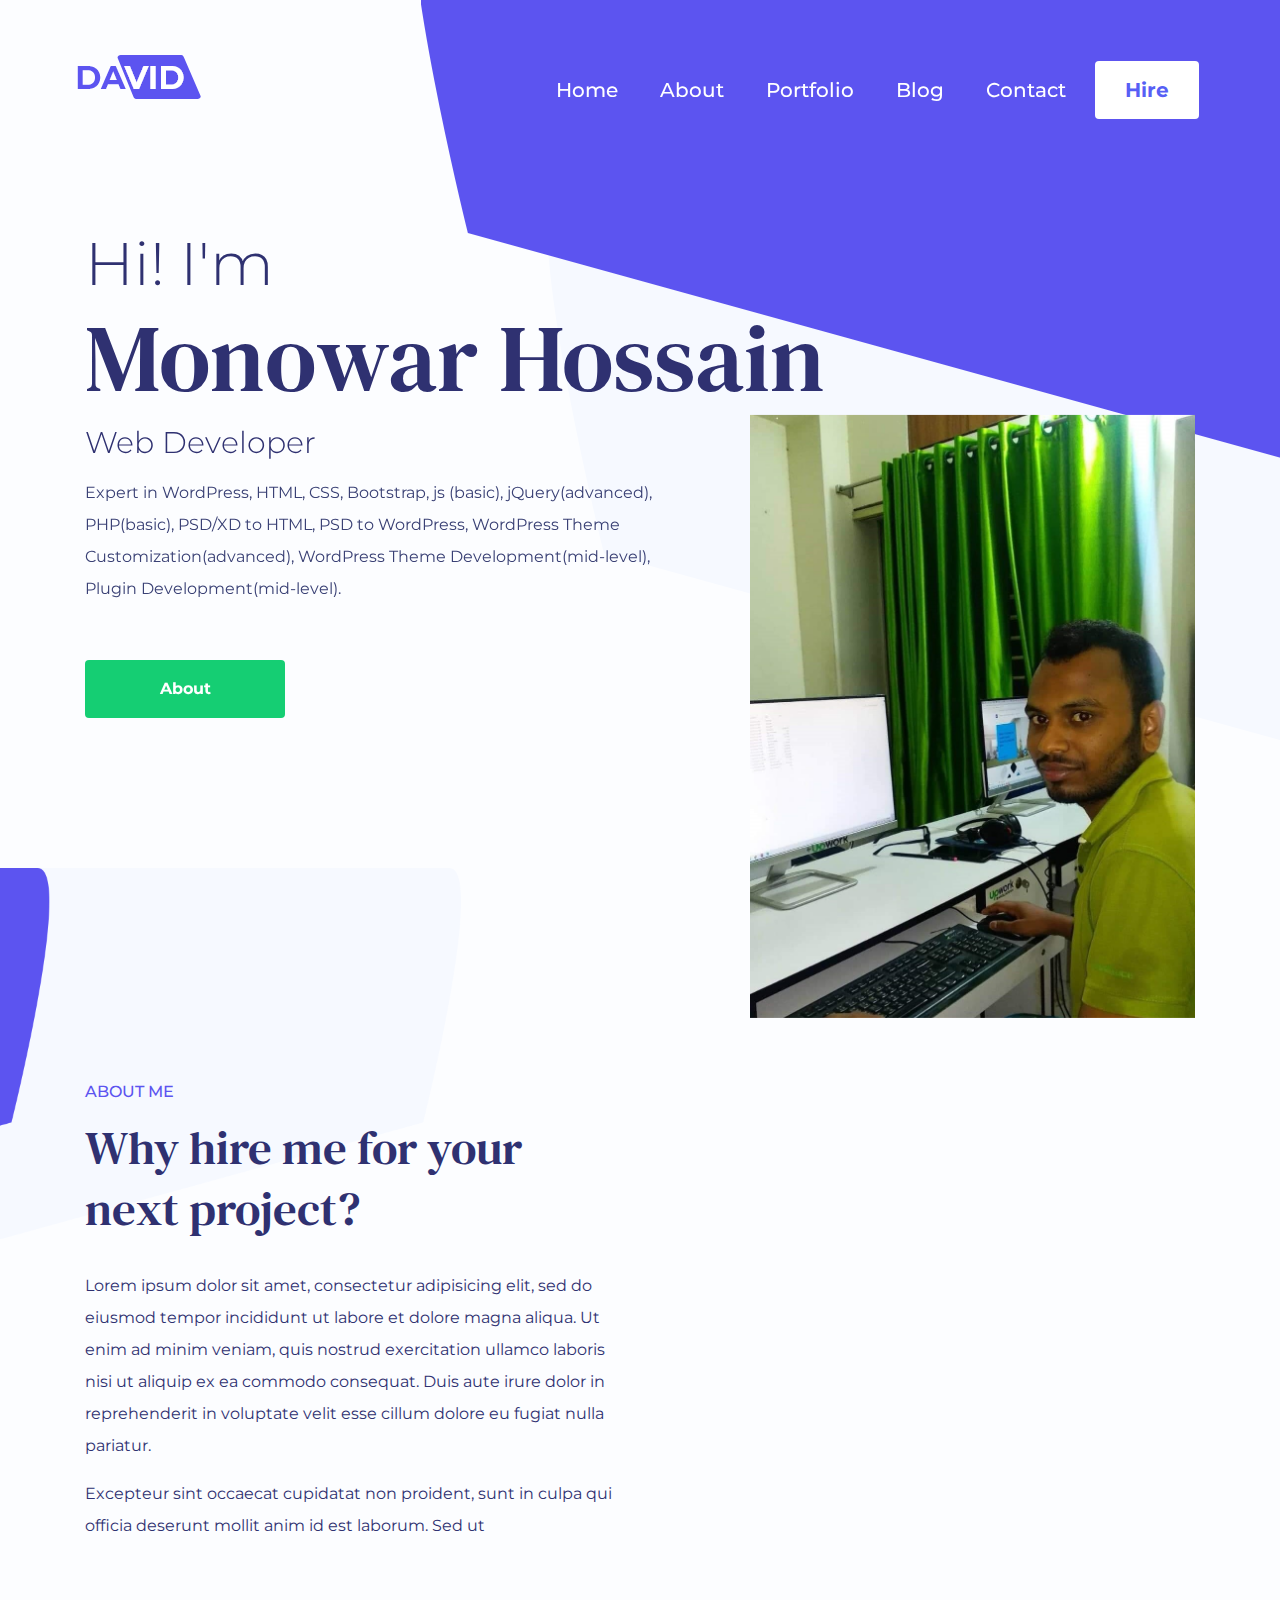
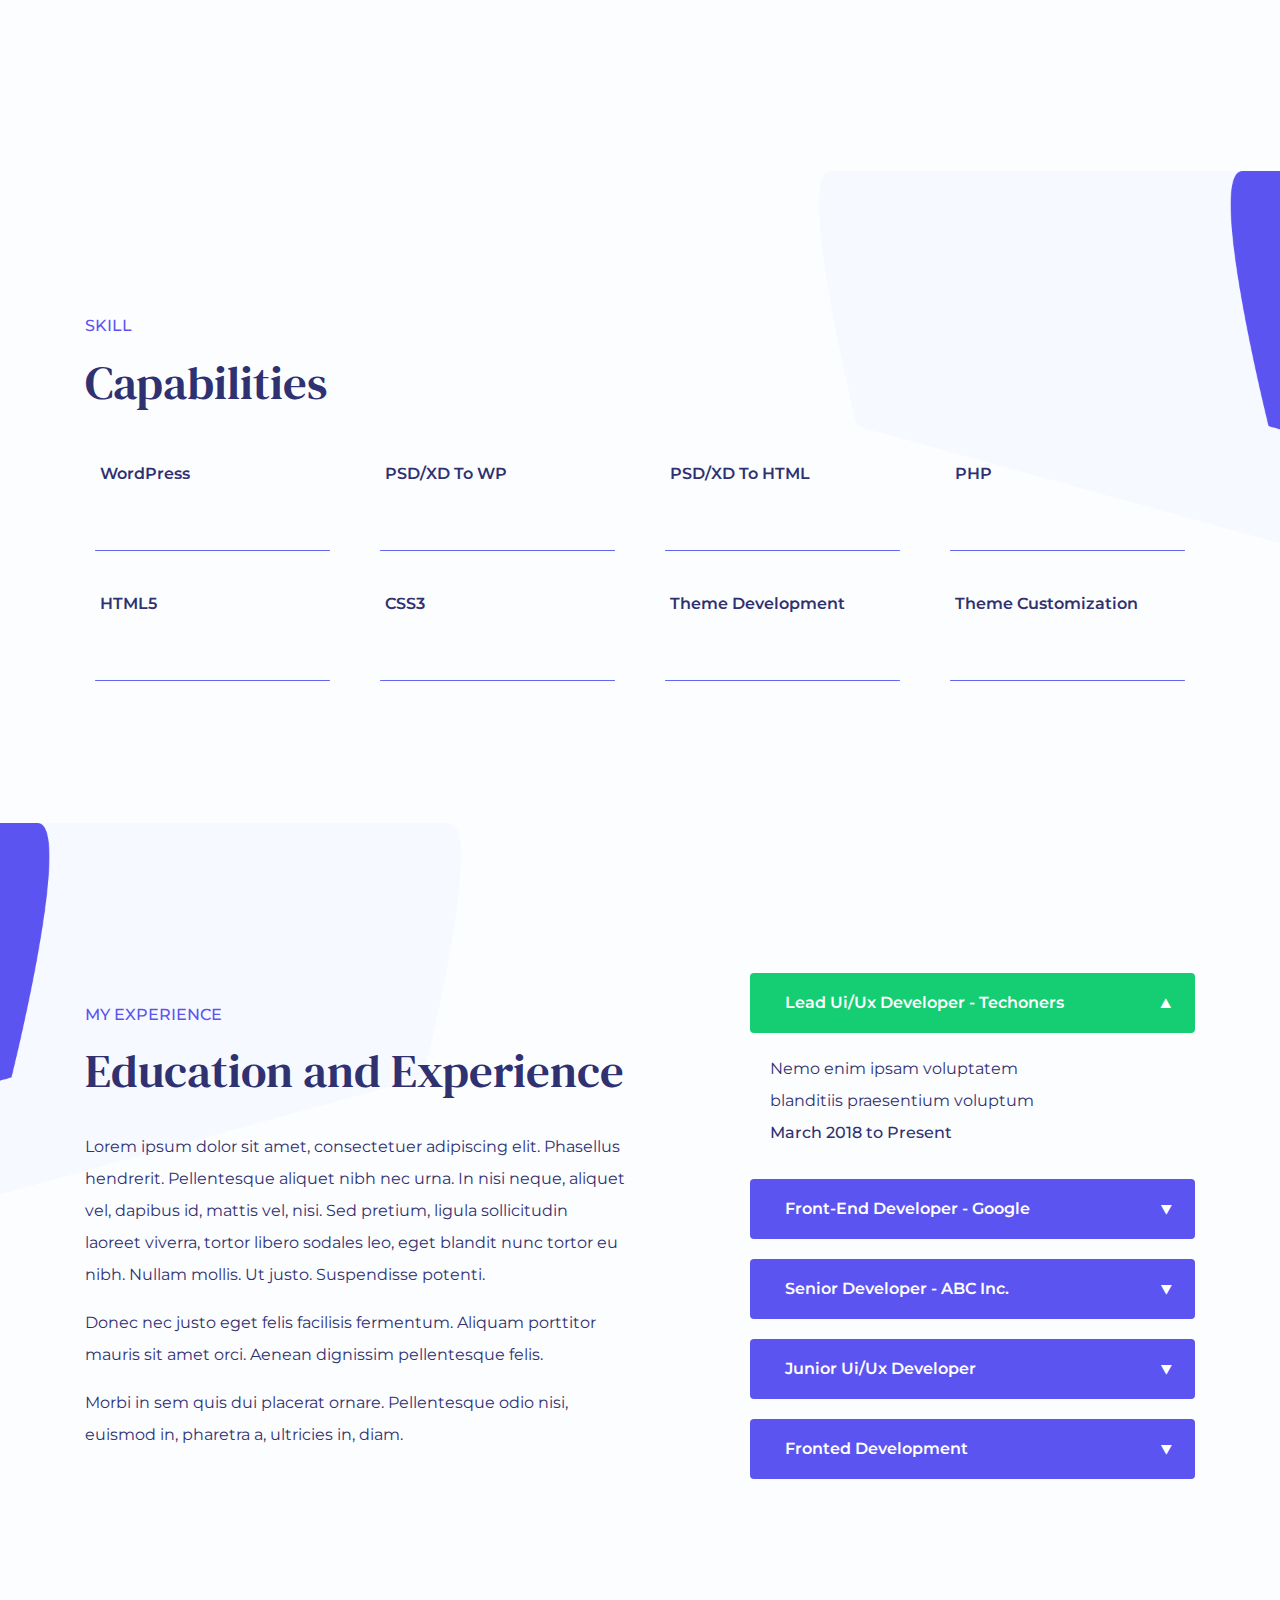
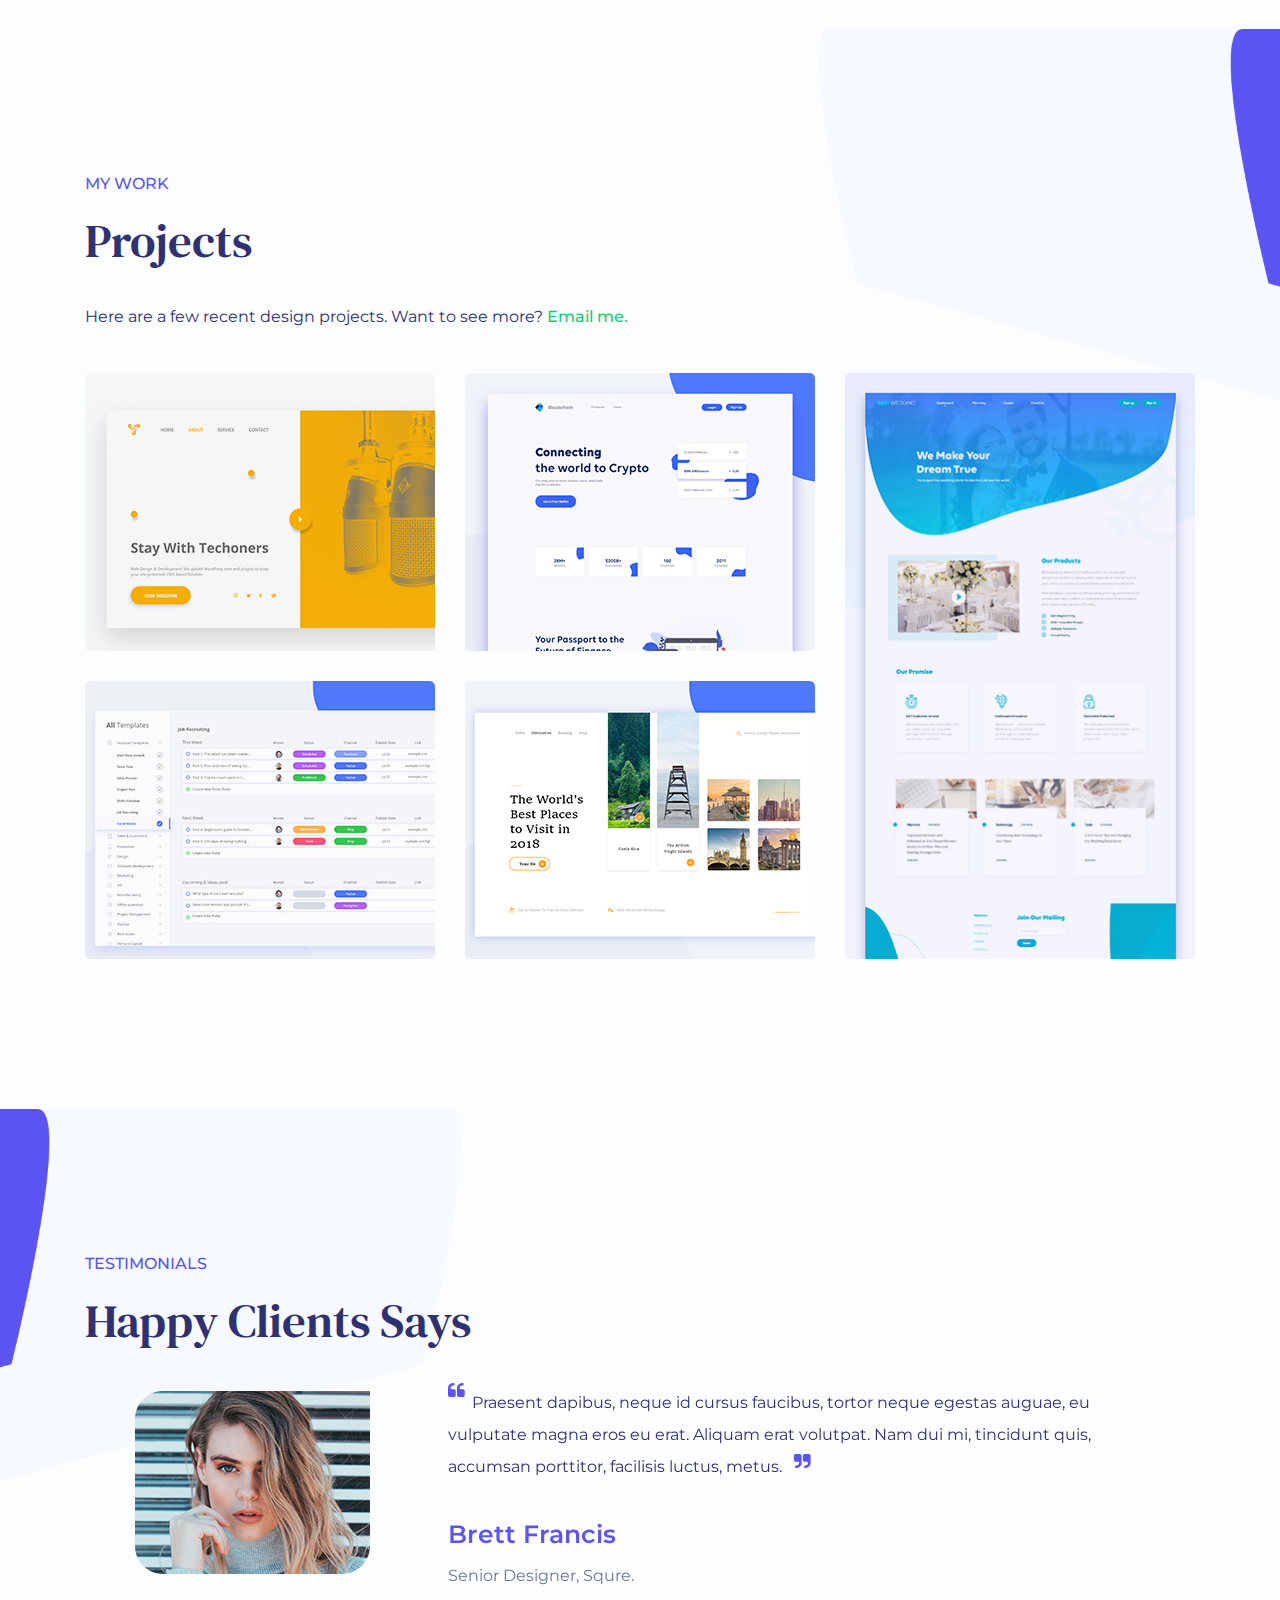
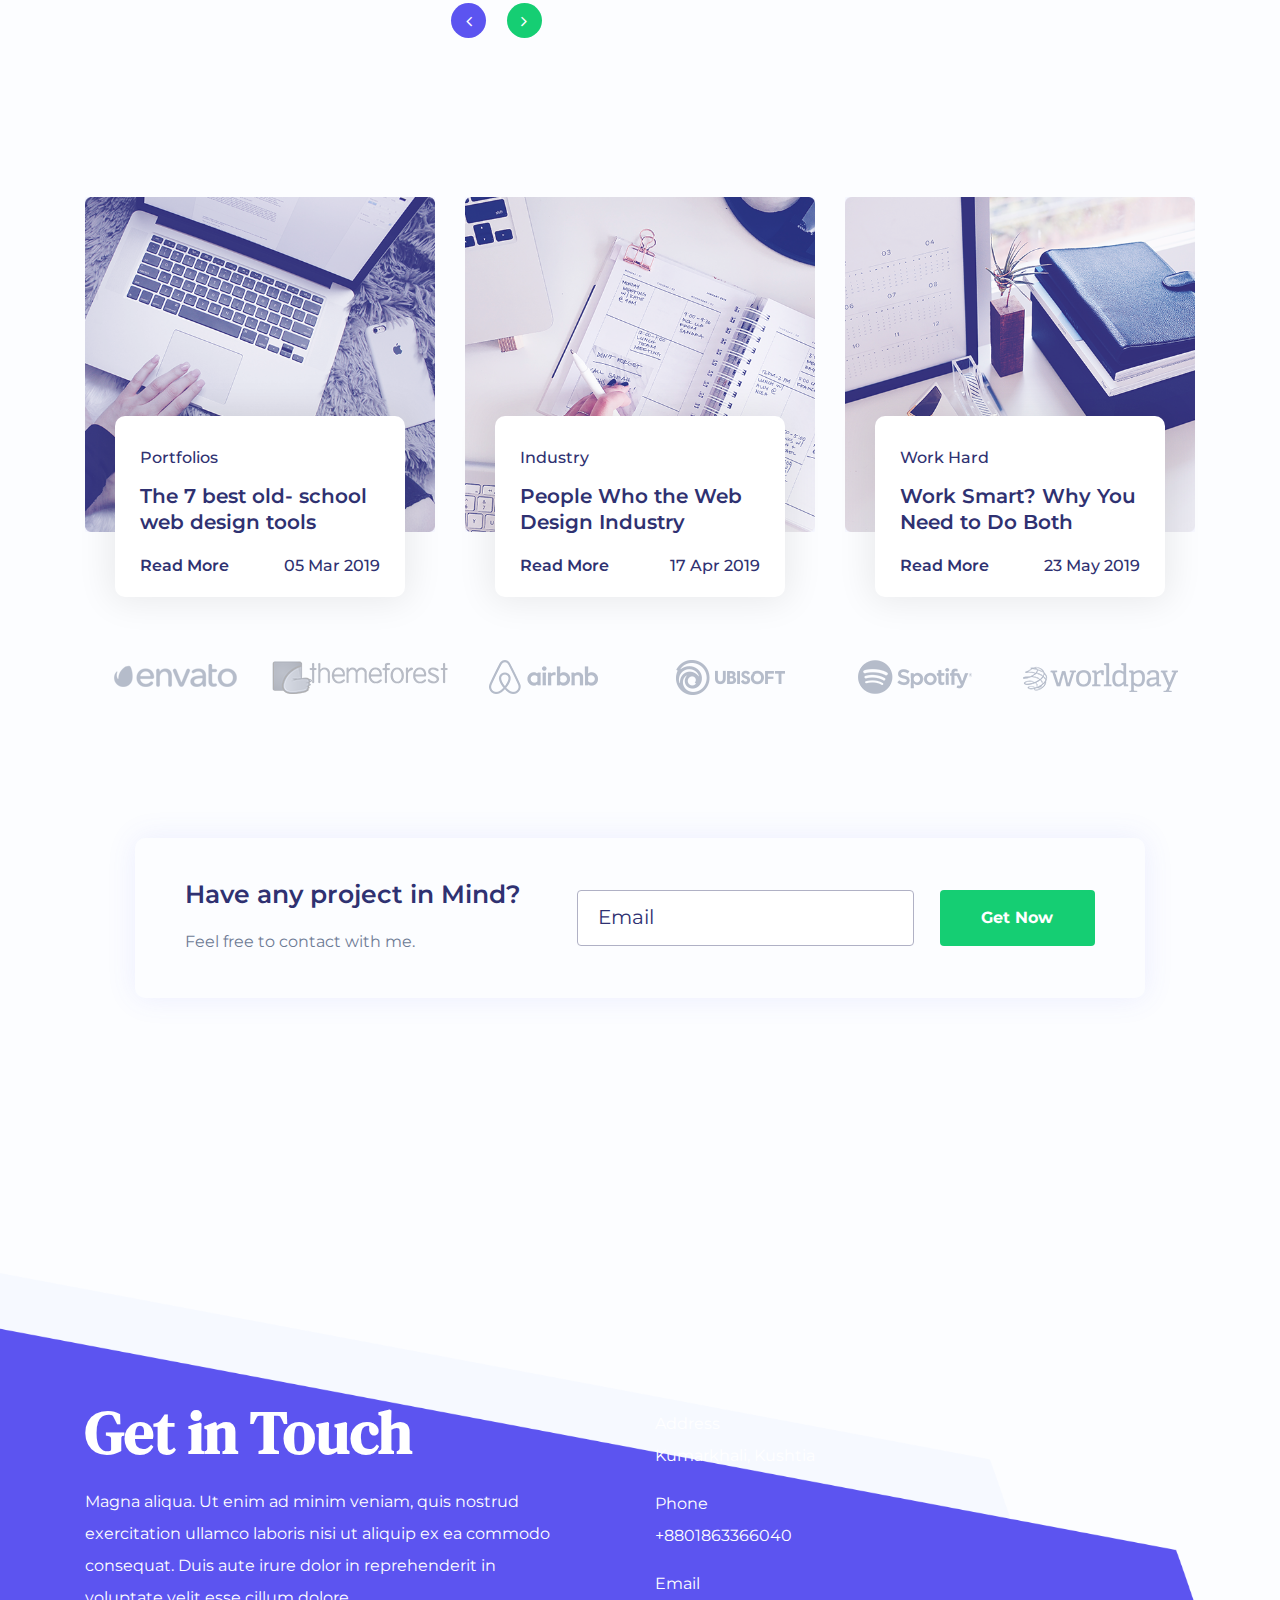
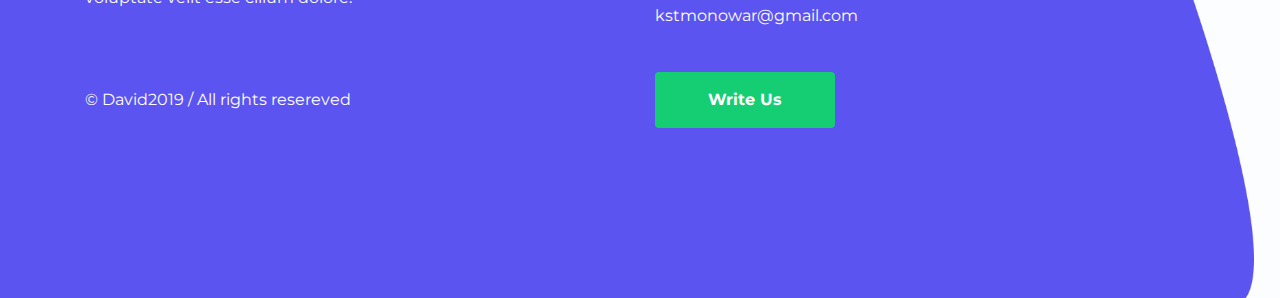
==== index.html @ 1562380a "Upload Portfolio" ====
<!DOCTYPE html>
<html class="no-js" lang="en">

	<head>
		<meta charset="utf-8">
		<title>Monowar || Portfolio HTML Template</title>

		<!-- Responsive Meta -->
		<meta http-equiv="x-ua-compatible" content="ie=edge">
		<meta name="viewport" content="width=device-width, initial-scale=1, shrink-to-fit=no">

		<!--Favicon-->
		<link rel="shortcut icon" href="assets/images/fav.png" type="image/x-icon">
		<link rel="icon" href="assets/images/fav.png" type="image/x-icon">

		<!-- Stylesheets -->
	    <link rel="stylesheet" href="assets/css/font-awesome.min.css">
	    <link rel="stylesheet" href="assets/css/bootstrap.css">
	    <link rel="stylesheet" href="assets/css/slicknav.css">
	    <link rel="stylesheet" href="assets/css/slick.css">
	    <link rel="stylesheet" href="assets/css/aos.min.css">
	    <link rel="stylesheet" href="assets/css/slick-theme.css">
		<link rel="stylesheet" href="assets/css/style.css">
		<link rel="stylesheet" href="assets/css/responsive.css">
		
		
	</head>

	<body>
		
		<!-- Header Section Start -->
		<div class="header_area" id="header_area">
			<div class="for_header_background">
				<img src="assets/images/header_bg_shap.png" alt="header-background">
			</div>
			<div class="header_top_area">
				<div class="container-fluid">
					<div class="row">
						<div class="col-md-3 col-sm-3 col-3">
							<!-- Logo Box -->
							<div class="logo">
								<a href="index.html">
									<img src="assets/images/logo.png" alt="logo-image" />
								</a>
							</div>
						</div>


						<div class="col-md-9 col-sm-9 col-9 text-right align-items-center for_middle">

							<!-- Mobile menu start -->
		                    <div class="responsive-menu-wrap"></div>
		                    <!-- Mobile menu end -->
		                    
							<!-- Main Menu -->
							<div class="menu_area">
								<ul id="main-menu">
									<li><a href="#header_area">Home</a></li>
									<li><a href="#about_area">About</a></li>
									<li><a href="#portfolio_area">Portfolio</a></li>
									<li><a href="#blog">Blog</a>
										<ul>
											<li><a href="blog.html">Blog Masonry</a></li>
											<li><a href="blog-details.html">Blog Details</a></li>
										</ul>
									</li>
									<li><a href="#contact_area">Contact</a></li>
									<li><a href="#" class="hire_link">Hire</a></li>
								</ul>
							</div>
						</div>
					</div>
				</div>
			</div>
		</div>
		<!-- Header Section End -->
	
		<!-- Header Content Start -->
		<section class="hero-section">
			<div class="container">
				<div class="row">
					<div class="col-md-12">
						<div class="hero-content">
							<h2>Hi! I'm</h2>
							<h1>Monowar Hossain</h1>
							<h3>Web Developer</h3>
							<p>Expert in WordPress, HTML, CSS, Bootstrap, js (basic), jQuery(advanced), PHP(basic), PSD/XD to HTML, PSD to WordPress, WordPress Theme Customization(advanced), WordPress Theme Development(mid-level), Plugin Development(mid-level).</p>
							<a href="#" class="btn-bg">About</a>
						</div>
					</div>
				</div>
			</div>
		</section>
		<!-- Header Content End -->


		<!-- About Section Start -->
		<section class="about-section section-padding" id="about_area">
			<div class="for_left_shap">
				<img src="assets/images/left_shap_bg.png" alt="left-shap-background">
			</div>
			<div class="container">
				<div class="row align-items-center">
					<!-- About Left Content -->
					<div class="col-lg-6 col-md-12">
						<div class="about-content">
							<div class="sec-title">
								<h6>About me</h6>
								<h2>Why hire me for your next project?</h2>
							</div>

							<p>Lorem ipsum dolor sit amet, consectetur adipisicing elit, sed do eiusmod tempor incididunt ut labore et dolore magna aliqua. Ut enim ad minim veniam, quis nostrud exercitation ullamco laboris nisi ut aliquip ex ea commodo consequat. Duis aute irure dolor in reprehenderit in voluptate velit esse cillum dolore eu fugiat nulla pariatur.</p>
							<p>Excepteur sint occaecat cupidatat non proident, sunt in culpa qui officia deserunt mollit anim id est laborum. Sed ut </p>

						</div>
					</div>
					<div class="col-lg-1"></div>
					<!-- About Right Image -->
					<div class="col-lg-5 col-md-12">

						<div class="about-image-wrap aos-animate" data-aos="slide-down" data-aos-duration="2500">
						    <img src="assets/images/monowar.jpg" alt="">
						</div>

					</div>
				</div>
			</div>
		</section>
		<!-- About Section End -->
		
		<!-- Capabilitie Section Start -->
		<section class="capabilitie_area section-padding">
			<div class="for_right_shap">
				<img src="assets/images/right_shap_bg.png" alt="right-shap-background">
			</div>
			<div class="container">
				<div class="row">
					<!-- Capabilitie Title -->
					<div class="col-lg-12">
						<div class="sec-title">
							<h6>SKILL</h6>
							<h2>Capabilities</h2>
						</div>
					</div>
				</div>
				<div class="row">
					<div class="col-lg-3 col-sm-6 col-6">
						<!-- skillbar Start -->
						<div class="single_capabilitie">
							<div class="capabilitie-inner">
								<p class="skillbar-title">WordPress</p>
								<div class="skillbar" data-percent="90">
									<span class="skill-bar-percent"></span>
									<div class="skill-bar-wrap"><p class="skillbar-bar"></p></div>
								</div>
							</div>
						</div>
						<!-- skillbar End -->
					</div>
					<div class="col-lg-3 col-sm-6 col-6">
						<!-- skillbar Start -->
						<div class="single_capabilitie">
							<div class="capabilitie-inner">
								<p class="skillbar-title">PSD/XD to WP</p>
								<div class="skillbar" data-percent="80">
									<span class="skill-bar-percent"></span>
									<div class="skill-bar-wrap"><p class="skillbar-bar"></p></div>
								</div>
							</div>
						</div>
						<!-- skillbar End -->
					</div>
					<div class="col-lg-3 col-sm-6 col-6">
						<!-- skillbar Start -->
						<div class="single_capabilitie">
							<div class="capabilitie-inner">
								<p class="skillbar-title">PSD/XD to HTML</p>
								<div class="skillbar" data-percent="95">
									<span class="skill-bar-percent"></span>
									<div class="skill-bar-wrap"><p class="skillbar-bar"></p></div>
								</div>
							</div>
						</div>
						<!-- skillbar End -->
					</div>
					<div class="col-lg-3 col-sm-6 col-6">
						<!-- skillbar Start -->
						<div class="single_capabilitie">
							<div class="capabilitie-inner">
								<p class="skillbar-title">PHP</p>
								<div class="skillbar" data-percent="60">
									<span class="skill-bar-percent"></span>
									<div class="skill-bar-wrap"><p class="skillbar-bar"></p></div>
								</div>
							</div>
						</div>
						<!-- skillbar End -->
					</div>
					<div class="col-lg-3 col-sm-6 col-6">
						<!-- skillbar Start -->
						<div class="single_capabilitie">
							<div class="capabilitie-inner">
								<p class="skillbar-title">HTML5</p>
								<div class="skillbar" data-percent="90">
									<span class="skill-bar-percent"></span>
									<div class="skill-bar-wrap"><p class="skillbar-bar"></p></div>
								</div>
							</div>
						</div>
						<!-- skillbar End -->
					</div>
					<div class="col-lg-3 col-sm-6 col-6">
						<!-- skillbar Start -->
						<div class="single_capabilitie">
							<div class="capabilitie-inner">
								<p class="skillbar-title">CSS3</p>
								<div class="skillbar" data-percent="85">
									<span class="skill-bar-percent"></span>
									<div class="skill-bar-wrap"><p class="skillbar-bar"></p></div>
								</div>
							</div>
						</div>
						<!-- skillbar End -->
					</div>
					<div class="col-lg-3 col-sm-6 col-6">
						<!-- skillbar Start -->
						<div class="single_capabilitie">
							<div class="capabilitie-inner">
								<p class="skillbar-title">Theme Development</p>
								<div class="skillbar" data-percent="75">
									<span class="skill-bar-percent"></span>
									<div class="skill-bar-wrap"><p class="skillbar-bar"></p></div>
								</div>
							</div>
						</div>
						<!-- skillbar End -->
					</div>
					<div class="col-lg-3 col-sm-6 col-6">
						<!-- skillbar Start -->
						<div class="single_capabilitie">
							<div class="capabilitie-inner">
								<p class="skillbar-title">Theme Customization</p>
								<div class="skillbar" data-percent="95">
									<span class="skill-bar-percent"></span>
									<div class="skill-bar-wrap"><p class="skillbar-bar"></p></div>
								</div>
							</div>
						</div>
						<!-- skillbar End -->
					</div>
				</div>
			</div>
		</section>
		<!-- Capabilitie Section End -->

		<!-- Experience Section Start -->
		<section class="experience_sectoin section-padding">
			<div class="for_left_shap">
				<img src="assets/images/left_shap_bg.png" alt="left-shap-background">
			</div>
			<div class="container">
				<div class="row align-items-center">
					<!-- Experience Left Content -->
					<div class="col-lg-6 col-md-12">
						<div class="experience_content">
							<div class="sec-title">
								<h6>MY EXPERIENCE</h6>
								<h2>Education and Experience</h2>
							</div>
							<p>Lorem ipsum dolor sit amet, consectetuer adipiscing elit. Phasellus hendrerit. Pellentesque aliquet nibh nec urna. In nisi neque, aliquet vel, dapibus id, mattis vel, nisi. Sed pretium, ligula sollicitudin laoreet viverra, tortor libero sodales leo, eget blandit nunc tortor eu nibh. Nullam mollis. Ut justo. Suspendisse potenti.</p>
							<p>Donec nec justo eget felis facilisis fermentum. Aliquam porttitor mauris sit amet orci. Aenean dignissim pellentesque felis.</p>
							<p>Morbi in sem quis dui placerat ornare. Pellentesque odio nisi, euismod in, pharetra a, ultricies in, diam. </p>
						</div>
					</div>
					<div class="col-lg-1"></div>
					<!-- Experience Right Accordion -->
					<div class="col-lg-5 col-md-12">
						<div class="accordion_area">
							<div class="accordion" id="accordionExample">
								<!-- Accordion One -->
								<div class="card">
									<div class="card-header" id="headingOne">
										<h2 class="mb-0">
											<button class="btn btn-link" type="button" data-toggle="collapse" data-target="#collapseOne" aria-expanded="true" aria-controls="collapseOne">Lead Ui/Ux Developer - Techoners <i class="fa fa-play" aria-hidden="true"></i></button>
										</h2>
									</div>
									<div id="collapseOne" class="collapse show" aria-labelledby="headingOne" data-parent="#accordionExample">
										<div class="card-body">
											<p>
												Nemo enim ipsam voluptatem <br>
												blanditiis praesentium voluptum<br>								
												<span>March 2018 to Present</span>
											</p>
										</div>
									</div>
								</div>
								<!-- Accordion Two -->
								<div class="card">
									<div class="card-header" id="headingTwo">
										<h2 class="mb-0">
											<button class="btn btn-link collapsed" type="button" data-toggle="collapse" data-target="#collapseTwo" aria-expanded="false" aria-controls="collapseTwo">Front-End Developer - Google <i class="fa fa-play" aria-hidden="true"></i></button>
										</h2>
									</div>
									<div id="collapseTwo" class="collapse" aria-labelledby="headingTwo" data-parent="#accordionExample">
										<div class="card-body">
											<p>
												Nemo enim ipsam voluptatem <br>
												blanditiis praesentium voluptum<br>								
												<span>October 2017 to February 2018</span>
											</p>
										</div>
									</div>
								</div>
								<!-- Accordion Three -->
								<div class="card">
									<div class="card-header" id="headingThree">
										<h2 class="mb-0">
											<button class="btn btn-link collapsed" type="button" data-toggle="collapse" data-target="#collapseThree" aria-expanded="false" aria-controls="collapseThree">Senior Developer - ABC Inc. <i class="fa fa-play" aria-hidden="true"></i></button>
										</h2>
									</div>
									<div id="collapseThree" class="collapse" aria-labelledby="headingThree" data-parent="#accordionExample">
										<div class="card-body">
											 <p>
												Nemo enim ipsam voluptatem <br>
												blanditiis praesentium voluptum<br>								
												<span>February 2014 to September 2017</span>
											</p>
										</div>
									</div>
								</div>
								<!-- Accordion Four -->
								<div class="card">
									<div class="card-header" id="headingFour">
										<h2 class="mb-0">
											<button class="btn btn-link collapsed" type="button" data-toggle="collapse" data-target="#collapseFour" aria-expanded="false" aria-controls="collapseFour">Junior Ui/Ux Developer<i class="fa fa-play" aria-hidden="true"></i></button>
										</h2>
									</div>
									<div id="collapseFour" class="collapse" aria-labelledby="headingFour" data-parent="#accordionExample">
										<div class="card-body">
											<p>
												Nemo enim ipsam voluptatem <br>
												blanditiis praesentium voluptum<br>								
												<span>April 2013 to January 2014</span>
											</p>
										</div>
									</div>
								</div>
								<!-- Accordion Five -->
								<div class="card">
									<div class="card-header" id="headingFive">
										<h2 class="mb-0">
											<button class="btn btn-link collapsed" type="button" data-toggle="collapse" data-target="#collapseFive" aria-expanded="false" aria-controls="collapseFive">Fronted Development<i class="fa fa-play" aria-hidden="true"></i></button>
										</h2>
									</div>
									<div id="collapseFive" class="collapse" aria-labelledby="headingFive" data-parent="#accordionExample">
										<div class="card-body">
											<p>
												Nemo enim ipsam voluptatem <br>
												blanditiis praesentium voluptum<br>								
												<span>January 2011 to March 2013</span>
											</p>
										</div>
									</div>
								</div>
							</div>
						</div>
					</div>
				</div>
			</div>
		</section>
		<!-- Experience Section End -->

		<!-- Portfolio Section Start -->
		<section class="portfolio_section" id="portfolio_area">
			<div class="for_right_shap">
				<img src="assets/images/right_shap_bg.png" alt="right-shap-background">
			</div>
			<div class="container">
				<div class="row">
					<div class="col-md-12">

						<div class="sec-title">
							<h6>MY WORK</h6>
							<h2>Projects</h2>
						</div>
						<!-- Portfolio Content -->
						<div class="portfolio_content">
							<p>Here are a few recent design projects. Want to see more? <a href="mailto:muzahidnrl@gmail.com">Email me.</a></p>
						</div>

					</div>
				</div>
				<!-- Portfolio List Start -->
				<div class="row portfolio_list">
					<!-- Portfolio Item One -->
					<div class="col-md-4 col-sm-6 portfolio_item">
						<div class="single-portfolio">
							<img src="assets/images/portfolio/portfolio-1.jpg" alt="Portfolio-image">
							<a href="case-study.html">
								<div class="portfolio_hover_content">
									<span>Case Study</span>
								</div>
							</a>
						</div>
					</div>
					<!-- Portfolio Item Two -->
					<div class="col-md-4 col-sm-6 portfolio_item">
						<div class="single-portfolio">
							<img src="assets/images/portfolio/portfolio-2.jpg" alt="Portfolio-image">
							<a href="case-study.html">
								<div class="portfolio_hover_content">
									<span>Case Study</span>
								</div>
							</a>
						</div>
					</div>
					<!-- Portfolio Item Three -->
					<div class="col-md-4 col-sm-6 portfolio_item">
						<div class="single-portfolio">
							<img src="assets/images/portfolio/portfolio-5.jpg" alt="Portfolio-image">
							<a href="case-study.html">
								<div class="portfolio_hover_content">
									<span>Case Study</span>
								</div>
							</a>
						</div>
					</div>
					<!-- Portfolio Item Four -->
					<div class="col-md-4 col-sm-6 portfolio_item">
						<div class="single-portfolio">
							<img src="assets/images/portfolio/portfolio-3.jpg" alt="Portfolio-image">
							<a href="case-study.html">
								<div class="portfolio_hover_content">
									<span>Case Study</span>
								</div>
							</a>
						</div>
					</div>
					<!-- Portfolio Item Five -->
					<div class="col-md-4 col-sm-6 portfolio_item">
						<div class="single-portfolio">
							<img src="assets/images/portfolio/portfolio-4.jpg" alt="Portfolio-image">
							<a href="case-study.html">
								<div class="portfolio_hover_content">
									<span>Case Study</span>
								</div>
							</a>
						</div>
					</div>
				</div>
				<!-- Portfolio List End -->
			</div>
		</section>
		<!-- Portfolio Section End -->

		<!-- Testimonial Section Start -->
		<section class="testimonial_section section-padding">
			<div class="for_left_shap">
				<img src="assets/images/left_shap_bg.png" alt="left-shap-background">
			</div>
			<div class="container">
				<div class="row">
					<div class="col-md-12">
						<div class="sec-title">
							<h6>TESTIMONIALS</h6>
							<h2>Happy Clients Says</h2>
						</div>
					</div>
				</div>
				<!-- Testimonial List Start -->
				<div class="testimonial_list">
					<!-- Single Testimonial -->
					<div class="single_testimonial">
						<div class="testimonial_img">
							<img src="assets/images/testimonial/testimonial-author-1.png" alt="testimonial-image" />
						</div>
						<div class="author_comment">
							<p><i class="fa fa-quote-left" aria-hidden="true"></i>&nbsp;&nbsp;&nbsp;&nbsp;&nbsp;&nbsp;Praesent dapibus, neque id cursus faucibus, tortor neque egestas auguae, eu vulputate magna eros eu erat. Aliquam erat volutpat. Nam dui mi, tincidunt quis, accumsan porttitor, facilisis luctus, metus.&nbsp;&nbsp;&nbsp;<i class="fa fa-quote-right" aria-hidden="true"></i></p>
							<h4>Brett Francis</h4>
							<h6>Senior Designer, Squre.</h6>
						</div>
					</div>
					<!-- Single Testimonial -->
					<div class="single_testimonial">
						<div class="testimonial_img">
							<img src="assets/images/testimonial/testimonial-author-2.png" alt="testimonial-image" />
						</div>
						<div class="author_comment">
							<p><i class="fa fa-quote-left" aria-hidden="true"></i>&nbsp;&nbsp;&nbsp;&nbsp;&nbsp;&nbsp;Morbi in sem quis dui placerat ornare. Pellentesque odio nisi, euismod in, pharetra a, ultricies in, diam. Sed arcu. Cras consequat.&nbsp;&nbsp;&nbsp;<i class="fa fa-quote-right" aria-hidden="true"></i></p>
							<h4>Shirley Ragsdale</h4>
							<h6>Senior Developer, Envato.</h6>
						</div>
					</div>
					<!-- Single Testimonial -->
					<div class="single_testimonial">
						<div class="testimonial_img">
							<img src="assets/images/testimonial/testimonial-author-3.png" alt="testimonial-image" />
						</div>
						<div class="author_comment">
							<p><i class="fa fa-quote-left" aria-hidden="true"></i>&nbsp;&nbsp;&nbsp;&nbsp;&nbsp;&nbsp;Morbi in sem quis dui placerat ornare. Pellentesque odio nisi, euismod in, pharetra a, ultricies in, diam. Sed arcu. Cras consequat.&nbsp;&nbsp;&nbsp;<i class="fa fa-quote-right" aria-hidden="true"></i></p>
							<h4>Gordon</h4>
							<h6>Creative Lead, Good Kind</h6>
						</div>
					</div>
				</div>
				<!-- Testimonial List End -->
			</div>
		</section>
		<!-- Testimonial Section End -->


	
		<!-- Blog Section Start -->
		<section class="blog-section" id="blog">
			<div class="container">
				<div class="blog_content_inner">
					<div class="row blog_list">
						<div class="col-lg-4 col-md-6 blog_item">
							<div class="single_blog">
								<img src="assets/images/blog/blog-image2.png" alt="">
								<div class="single_blog_content">
									<h6>Portfolios</h6>
									<h4 class="blog-title"><a href="blog-details.html">The 7 best old- school web design tools</a></h4>
									<div class="single-blog-bottom">
										<a href="blog-details.html">Read More</a>
										<span class="date">05 Mar 2019</span>
									</div>
								</div>
							</div>
						</div>
						<div class="col-lg-4 col-md-6 blog_item">
							<div class="single_blog">
								<img src="assets/images/blog/blog-image3.png" alt="">
								<div class="single_blog_content">
									<h6>Industry</h6>
									<h4 class="blog-title"><a href="blog-details.html">People Who the Web Design Industry</a></h4>
									<div class="single-blog-bottom">
										<a href="blog-details.html">Read More</a>
										<span class="date">17 Apr 2019</span>
									</div>
								</div>
							</div>
						</div>
						<div class="col-lg-4 col-md-6 blog_item">
							<div class="single_blog">
								<img src="assets/images/blog/blog-image4.png" alt="">
								<div class="single_blog_content">
									<h6>Work Hard</h6>
									<h4 class="blog-title"><a href="blog-details.html">Work Smart? Why You Need to Do Both</a></h4>
									<div class="single-blog-bottom">
										<a href="blog-details.html">Read More</a>
										<span class="date">23 May 2019</span>
									</div>
								</div>
							</div>
						</div>

					</div>
						
					
				</div>
			</div>
		</section>
		<!-- Blog Section End -->



		<!-- Client Section Start -->
		<div class="client_section">
			<div class="container">
				<!-- Client List Start -->
				<div class="client_list">
					<!-- Single Client -->
					<div class="single_client">
						<img src="assets/images/client/client-1.png" alt="Client-One">
					</div>
					<!-- Single Client -->
					<div class="single_client">
						<img src="assets/images/client/client-2.png" alt="Client-Two">
					</div>
					<!-- Single Client -->
					<div class="single_client">
						<img src="assets/images/client/client-3.png" alt="Client-Three">
					</div>
					<!-- Single Client -->
					<div class="single_client">
						<img src="assets/images/client/client-4.png" alt="Client-Four">
					</div>
					<!-- Single Client -->
					<div class="single_client">
						<img src="assets/images/client/client-5.png" alt="Client-Five">
					</div>
					<!-- Single Client -->
					<div class="single_client">
						<img src="assets/images/client/client-6.png" alt="Client-Six">
					</div>
					<!-- Single Client -->
					<div class="single_client">
						<img src="assets/images/client/client-1.png" alt="Client-One">
					</div>
					<!-- Single Client -->
					<div class="single_client">
						<img src="assets/images/client/client-2.png" alt="Client-Two">
					</div>
					<!-- Single Client -->
					<div class="single_client">
						<img src="assets/images/client/client-3.png" alt="Client-Three">
					</div>
					<!-- Single Client -->
					<div class="single_client">
						<img src="assets/images/client/client-4.png" alt="Client-Four">
					</div>
					<!-- Single Client -->
					<div class="single_client">
						<img src="assets/images/client/client-5.png" alt="Client-Five">
					</div>
					<!-- Single Client -->
					<div class="single_client">
						<img src="assets/images/client/client-6.png" alt="Client-Six">
					</div>
				</div>
				<!-- Client List End -->
			</div>
		</div>
		<!-- Client Section End -->

		<!-- Contact Section Start -->
		<section class="contact_section">
			<div class="container">
				<div class="contact_inner">
					<div class="row align-items-center">
						<div class="col-lg-5 col-md-12">
							<div class="contact_left">
								<h4>Have any project in Mind?</h4>
								<p>Feel free to contact with me.</p>
							</div>
						</div>
						<div class="col-lg-7 col-md-12">
							<div class="contact_right">
								<form action="#" class="contact_form">
		                            <input type="email" placeholder="Email" class="form-control" required>
		                            <button type="submit" class="btn contact_btn">Get Now</button>
		                        </form>
							</div>
						</div>
					</div>
				</div>
			</div>
		</section>
		<!-- Contact Section End -->

		<!-- Footer Section Start -->
		<footer class="footer_section" id="contact_area">
			<div class="for_footer_background">
				<img src="assets/images/footer_bg_shap.png" alt="header-background">
			</div>
			<div class="container">
				<div class="footer_inner">
					<div class="row">
						<div class="col-lg-6 col-md-12">
							<div class="footer_left_site">
								<h2 class="footer_title">Get in Touch</h2>
								<p>Magna aliqua. Ut enim ad minim veniam, quis nostrud exercitation ullamco laboris nisi ut aliquip ex ea commodo consequat. Duis aute irure dolor in reprehenderit in voluptate velit esse cillum dolore.</p>
								<span>&copy; David2019 / All rights resereved</span>

							</div>
						</div>
						<div class="col-lg-6 col-md-12">
							<div class="footer_right_site">
								<p>Address<br>Kumarkhali, Kushtia</p>
								<p>Phone<br><a href="#">+8801863366040</a></p>
								<p>Email<br><a href="mailto:David@info.com">kstmonowar@gmail.com</a></p>
								<button class="btn write_us_btn">Write Us</button>
							</div>
						</div>
					</div>
					<div class="write_us_form">
						<form action="#">
							<div class="form_close"><i class="fa fa-close"></i></div>
	                        <input type="text" name="name" id="name" placeholder="Name" required>
	                        <input type="email" id="email" name="email" placeholder="E-mail" required>
	                        <textarea name="comment" placeholder="Message" required></textarea>
	                    	<button type="submit" class="btn write_us_send_btn">Send</button>
						</form>
					</div>
				</div>
			</div>
		</footer>
		<!-- Footer Section End -->


		
		
        <!-- All Plugins -->
		<!-- jQuery js -->
		<script src="assets/js/vendor/jquery-1.12.4.min.js"></script>
        <!-- Bootstrap JS -->
		<script src="assets/js/bootstrap.min.js"></script>
        <!-- SlickNav JS -->
		<script src="assets/js/jquery.slicknav.min.js"></script>
        <!-- jQuery One Page Nav JS -->
		<script src="assets/js/jquery-one-page-nav.js"></script>
        <!-- jQuery Skill Bar JS -->
		<script src="assets/js/skill.bars.jquery.js"></script>
        <!-- Isotope JS -->
		<script src="assets/js/isotope.pkgd.min.js"></script>
        <!-- Slick JS -->
		<script src="assets/js/slick.min.js"></script>
        <!-- Aos Animation JS -->
		<script src="assets/js/aos.min.js"></script>
        <!-- LucidScroll Scrolling JS -->
		<script src="assets/js/lucid.js"></script>
		<!-- Main JS -->
		<script src="assets/js/main.js"></script>


	</body>

</html>
---- assets/css/style.css ----
/*========== Css For David ==========*/

/*========== TABLE OF CONTENTS ============
1. Import CSS
2. Typography Settings
3. Basic CSS
4. Font-face
5. Header Section
6. About Section
7. Capabilitie Section
8. Experience Section
9. Portfolio Section
10. Testimonial Section

==================================================*/

@import url('https://fonts.googleapis.com/css?family=DM+Serif+Text:400,400i|Montserrat:300,400,400i,500,600,700&display=swap');

body {
    color: #2f3171;
    font-weight: 400;
    background: #fcfdff;
    font-size: 16px;
    line-height: 2;
    font-family: 'Montserrat', sans-serif;
}

* {
  margin: 0px;
  padding: 0px;
  border: none;
  outline: none;
}

h1,
h2,
h3,
h4,
h5,
h6 {
    font-family: 'Montserrat', sans-serif;
    font-weight: 600;
    margin: 0px;
    font-style: normal;
    color: #2f3171;
    line-height: 1.3;
}

h1 a,
h2 a,
h3 a,
h4 a,
h5 a,
h6 a {
    color: #2f3171;
}

h1 {
  font-size: 45px;
  font-weight: 800;
}
h2 {
  font-size: 35px;
  font-weight: 700;
}
h3 {
  font-size: 30px;
  font-weight: 700;
  margin-bottom: 15px;
}
h4 {
  font-size: 25px;
}
h5 {
  font-size: 20px
}
h6 {
  font-size: 16px;
}


/* ======================================= 
    Basic CSS Start
   ======================================= */
ul {
  margin: 0;
  padding: 0;
}
li {
  list-style: none;
}
a:focus {
  outline: 0 solid;
}
a, a:hover {
  text-decoration: none;
  -webkit-transition: all ease 0.6s;
  transition: all ease 0.6s;
}
img {
  max-width: 100%;
  height: auto;
}
input:focus, button:focus {
  outline: 0;
  box-shadow: none;
}

html, body {
  height: 100%;
}

::-moz-selection {
  background: #575ff5;
  color: #fff;
}
::selection {
  background: #575ff5;
  color: #fff;
}
.slicknav_menu {
  display: none;
}
.section-padding {
  padding: 150px 0;
}
.header-bottom-space {
    height: 285px;
}
.header-bottom-space-two{
  height: 450px;
}


.sec-title {
    margin-bottom: 30px;
}
.sec-title h2 {
  font-size: 47px;
  font-family: 'DM Serif Text', serif;
  font-weight: 400;
}

.sec-title h6 {
    margin-bottom: 15px;
    text-transform: uppercase;
    font-weight: 500;
    color: #5c54f0;
}

.btn-bg {
    color: #fff;
    background-color: #15ce73;
    font-weight: 700;
    border-radius: 4px;
    text-align: center;
    padding: 13px 15px;
    min-width: 200px;
    display: inline-block;
    transform: perspective(1px) translateZ(0);
}
.btn-bg:hover {
  color: #fff;
  transform: translateY(-8px);
  box-shadow: 0px 10px 30px 0px rgba(87, 95, 245, .15);
}

/* ======================================= 
    Basic CSS End
   ======================================= */



/* ======================================= 
    Header Section CSS Start
   ======================================= */
.logo a {
    display: inline-block;
}
.fixed-menu .logo a {
    margin-top: 10px;
}
.header_area {
  position: relative;
}
.for_header_background {
  position: absolute;
  top: 0;
  right: 0;
}
.header_top_area {
  padding: 55px 60px;
  position: fixed;
  transition: 0.65s;
  top: 0;
  left: 0;
  width: 100%;
  z-index: 99;
}
.fixed-menu {
  background: #fcfdff;
  padding: 15px 60px;
  box-shadow: 0px 0px 30px 0px rgba(87, 95, 245, .10);
}
.for_middle {
  display: flex;
}
.menu_area {
  width: 100%;
}
.menu_area ul {
  margin: 0;
  padding: 0;
  display: block;
}
.menu_area ul li {
    position: relative;
    list-style: none;
    display: inline-block;
    padding: 15px 6px;
}
.menu_area ul li a {
  color: #fff;
  font-size: 20px;
  font-weight: 500;
  padding: 10px 13px;
  border-radius: 3px;
  position: relative;
}
.menu_area ul li ul {
    visibility: hidden;
    position: absolute;
    background: #FCFDFF;
    text-align: left;
    width: 230px;
    opacity: 0;
    top: 75px;
    padding: 10px 0;
    left: 0;
    box-shadow: 0px 0px 30px 0px rgba(87, 95, 245, .10);
    transition: all 0.3s ease 0s;
    border-radius: 5px;
}
.menu_area ul li:hover ul {
    visibility: visible;
    opacity: 1;
    top: 82px;
}
.menu_area ul li ul li {
  padding: 0;
  display: block;
}
.menu_area ul li ul li a {
    color: #2f3171;
    display: block;
    padding: 10px;
    font-weight: 500;
    font-size: 16px;
    padding-left: 25px;
}
.menu_area ul li ul li a:hover {
    color: #5c54f0;
}
.menu_area ul li ul li a:before, .menu_area ul li ul li a:after, .fixed-menu ul li.active ul li a:before, .fixed-menu  ul li.active ul li a:after  {
  height: 0;
}
.fixed-menu .menu_area ul li a {
  color: #5c54f0;
}
.fixed-menu .menu_area ul li ul a {
  color: #868692;
}
.menu_area ul li a:before, .menu_area ul li.active a:before {
    position: absolute;
    content: '';
    bottom: 0;
    left: 44%;
    width: 0;
    height: 3px;
    background: #fff;
    border-radius: 10px;
    transform: translate(-50%);
    transition: all ease .4s;
}
.fixed-menu ul li a:before, .fixed-menu ul li.active a:before {
  background: #5c54f0;
}
.menu_area ul li a:hover:before, .menu_area ul li.active a:before {
  width: 29%;
}
.menu_area ul li a:after, .menu_area ul li.active a:after {
    position: absolute;
    content: '';
    bottom: 0;
    right: 35%;
    width: 0;
    height: 3px;
    background: #fff;
    border-radius: 10px;
    transform: translate(50%);
    transition: all ease .4s;
}
.fixed-menu  ul li a:after, .fixed-menu  ul li.active a:after {
  background: #5c54f0;
}
.menu_area ul li a:hover:after, .menu_area ul li.active a:after {
  width: 7%;
}
.hire_link {
  background: #fff;
  color: #575ff5 !important;
  font-weight: 700 !important;
  padding: 17px 30px !important;
  border-radius: 4px !important;
}
.fixed-menu .hire_link {
  background: #575ff5;
  color: #fff !important;
}


/* hero-section */

.hero-section {
    padding: 225px 0 150px;
}
.hero-content {
  position: relative;
  z-index: 1;
}
.hero-content h1 {
    font-family: 'DM Serif Text', serif;
    color: #2f3171;
    font-size: 95px;
    margin: 5px 0 15px;
    font-weight: 400;
    line-height: 100px;
}
.hero-content h2 {
    color: #2f3171;
    font-size: 60px;
    font-weight: 300;
    margin-bottom: 0;
}
.hero-content h3 {
    color: #2f3171;
    font-weight: 300;
}
.hero-content p {
    margin-bottom: 55px;
    color: #3a4175;
    max-width: 600px;
}


/* ======================================= 
    Header Section CSS End
   ======================================= */


/* ======================================= 
    About Section CSS Start
   ======================================= */
.about-section {
    position: relative;
    padding: 150px 0 150px;
}
.about-image-wrap {
    text-align: center;
}
.for_left_shap {
  position: absolute;
  width: 36%;
  left: 0;
  top: 0;
}


/* ======================================= 
    About Section CSS End
   ======================================= */


/* ======================================= 
    Capabilitie Section CSS Start
   ======================================= */
.capabilitie_area {
    position: relative;
    padding: 145px 0 120px;
}
.for_right_shap {
  position: absolute;
  width: 36%;
  right: 0;
  top: 0;
}
.section_title {
  margin-bottom: 40px;
  color: #2f3171;
  font-size: 60px;
}
.capabilitie_area .col-lg-2 {
    padding-left: 10px;
    padding-right: 10px;
}
.single_capabilitie {
  margin-bottom: 30px;
  border-radius: 4px;
}
.capabilitie-inner {
  height: 100px;
  position: relative;
  margin: auto;
  margin: 0 10px;
}
.skillbar-title {
    padding: 15px 5px 0;
    color: #2f3171;
    font-weight: 600;
    margin-bottom: 5px;
    text-transform: capitalize;
}
.skillbar {
  width: 95%;
  height: auto;
  margin: auto;
}
.skill-bar-percent {
  font-size: 25px;
  font-weight: 700;
  color: #2f3171;
  padding-left: 3px;
}
.skill-bar-wrap {
    height: 1px;
    position: absolute;
    background: #6367EB;
    width: 100%;
    left: 0px;
    bottom: -8px;
    border-radius: 4px;
}
.skillbar-bar {
    height: 3px;
    width: 0px;
    background: #15ce73;
    margin-top: -1px;
    color: green;
}

/* ======================================= 
    Capabilitie Section CSS End
   ======================================= */


/* ======================================= 
    Experience Section CSS Start
   ======================================= */
.experience_sectoin {
    position: relative;
    padding: 150px 0 130px;
}
.btn-link:focus, .btn-link.focus, .btn-link:hover {
  text-decoration: none;
}
.accordion .card {
  margin-bottom: 20px;
}
.card .card-header {
  padding: 0;
  background-color: transparent;
  border: none;
}
.card .card-header button.btn.btn-link.collapsed, .card .card-header button.btn.btn-link {
  color: #fff;
  width: 100%;
  border: none;
  font-size: 16px;
  font-weight: 600;
  text-align: left;
  padding: 18px 35px;
  background: #5c54f0;
  position: relative;
}
.card .card-header button.btn.btn-link {
  background: #15ce73;
}
.accordion .card:not(:first-of-type):not(:last-of-type), .accordion .card:first-of-type, .accordion .card:last-of-type {
  border: none;
}
.card .card-body {
    background: #fcfdff;
    padding: 20px 20px 10px 20px;
}
.card .card-body p {
    margin-bottom: 0;
}
.card .card-body span {
  color: #2f3171;
  font-weight: 500;
}
.card-header button.btn.btn-link.collapsed i, .card-header button.btn.btn-link i {
  position: absolute;
  right: 25px;
  top: 24px;
  font-size: 12px;
  transform: rotate(90deg);
  transition: all ease 0.6s;
}
.card-header button.btn.btn-link i {
  transform: rotate(-90deg);
  transition: all ease 0.4s;
}
/* ======================================= 
    Experience Section CSS End
   ======================================= */


/* ======================================= 
    Portfolio Section CSS Start
   ======================================= */
.portfolio_section {
    position: relative;
    padding: 145px 0 120px;
}
.portfolio_content {
  margin: 0 0 40px;
}
.portfolio_content p a {
    color: #15ce73;
    font-weight: 500;
}
.single-portfolio {
    position: relative;
    margin-bottom: 30px;
    text-align: center;
}
.single-portfolio img {
  border-radius: 5px;
}
.portfolio_hover_content {
    left: 0;
    bottom: 0;
    opacity: 0;
    position: absolute;
    padding: 34px 46px 17px 20px;
    background: #5c54f0;
    border-radius: 0px 0px 0px 5px;
    transition: all ease .5s;
}
.single-portfolio:hover .portfolio_hover_content {
  opacity: 1;
}
.portfolio_hover_content span {
  color: #fff;
  display: block;
  font-size: 18px;
  font-weight: 600;
}

/* ======================================= 
    Portfolio Section CSS End
   ======================================= */


/* ======================================= 
    Testimonial Section CSS Start
   ======================================= */
.testimonial_section {
    position: relative;
    padding: 145px 0 100px;
}
.testimonial_content {
  margin-bottom: 80px;
}
.single_testimonial .testimonial_img {
  width: 30%;
  float: left;
  padding-top: 10px;
  padding-left: 50px;
}
.single_testimonial .author_comment {
  width: 70%;
  float: left;
  padding: 0 30px;
}
.author_comment h4 {
  color: #5c54f0;
  margin-bottom: 15px;
}
.author_comment p {
    font-weight: 400;
    margin-bottom: 35px;
    margin-top: 6px;
    position: relative;
}
.author_comment h6 {
  color: #6e7b95;
  font-weight: 400;
}
.author_comment p i.fa.fa-quote-left {
  color: #5c54f0;
  position: absolute;
  top: -5px;
  left: 0;
  font-size: 18px;
}
.author_comment p i.fa.fa-quote-right {
  color: #5c54f0;
  position: absolute;
  bottom: 12px;
  font-size: 18px;
}
.slick-slider .slick-arrow {
  width: 35px;
  height: 35px;
  color: #fff;
  background: #5c54f0;
  font-size: 17px;
  border-radius: 50%;
  line-height: 35px;
  text-align: center;
  cursor: pointer;
  position: absolute;
    left: 33%;
    bottom: -19%;
  z-index: 1;
  transition: all ease 0.4s;
  -webkit-transition: all ease 0.4s;
}
.slick-slider i.fa.fa-angle-right.slick-arrow {
  left: 38%;
  background: #15ce73;
}
.slick-slider .slick-arrow:hover {
  background: #15ce73;
}
/* ======================================= 
    Testimonial Section CSS End
   ======================================= */


/* ======================================= 
    Client Section CSS Start
   ======================================= */
.client_section {
    padding: 10px 0 50px;
}
/* ======================================= 
    Client Section CSS End
   ======================================= */


/* ======================================= 
    Contact Section CSS Start
   ======================================= */
.contact_section {
  padding: 80px 0 0;
}
.contact_left h3 {
  color: #2f3171;
}
.contact_btn {
  color: #fff;
  background-color: #15ce73;
  font-weight: 700;
  border-radius: 4px;
  padding: 15px 30px;
  display: inline-block;
}
.contact_inner {
  padding: 40px 50px;
  margin: 0 50px;
  border-radius: 10px;
  box-shadow: 0px 0px 30px 0px rgba(87, 95, 245, .10);
}
.contact_left h4 {
    margin-bottom: 15px;
}
.contact_left p {
    color: #6e7b95;
    margin-bottom: 0;
}

.contact_form input:focus, .contact_form button:focus {
  outline: 0;
  box-shadow: none;
}
.contact_form input:focus {
  border-color: #5c54f0;
}
.contact_form input {
  float: left;
  width: 65%;
  height: 56px;
  padding-left: 20px;
  border-color: #b0b1c5;
}
.contact_form input[type="email"]::-webkit-input-placeholder {
  color: #2f3171;
  font-size: 20px;
  font-weight: 400;
}
.contact_form input[type="email"]::-moz-placeholder {
  color: #2f3171;
  font-size: 20px;
  font-weight: 400;
}
.contact_form input[type="email"]:-ms-input-placeholder {
  color: #2f3171;
  font-size: 20px;
  font-weight: 400;
}
.contact_form input[type="email"]:-moz-placeholder {
  color: #2f3171;
  font-size: 20px;
  font-weight: 400;
}
.contact_form input[type="email"]::placeholder {
  color: #2f3171;
  font-size: 20px;
  font-weight: 400;
}
.contact_form button {
  float: right;
  width: 30%;
}

/* ======================================= 
    Contact Section CSS End
   ======================================= */


/* ======================================= 
    Footer Section CSS Start
   ======================================= */
.footer_section {
  color: #fff;
  padding: 315px 0 120px;
  position: relative;
}
.footer_section .footer_inner {
  position: relative;
  overflow: hidden;
  margin-top: 80px;
  min-height: 385px;
}
.for_footer_background {
  position: absolute;
  left: 0;
  bottom: 0;
  width: 94%;
}
.footer_title {
    color: #fff;
    font-size: 60px;
    margin-bottom: 15px;
    font-family: 'DM Serif Text', serif;
}
.footer_left_site {
  margin: 0px 50px 0 0;
}
.footer_left_site p {
  color: #fff;
  margin-bottom: 70px;
}
.footer_right_site {
  margin: 15px 0 0px;
}
.footer_right_site p {
  color: #fff;
}
.footer_right_site p a {
  color: #fff;
}
.footer_right_site p:last-of-type {
  margin-bottom: 40px;
}
.write_us_btn {
    color: #fff;
    background-color: #15ce73;
    font-weight: 700;
    border-radius: 4px;
    padding: 15px;
    display: inline-block;
    min-width: 180px;
}
.write_us_btn:focus {
  outline: 0;
  box-shadow: none;
}

/* Write Us Form CSS */
.write_us_form {
  top: 0;
  left: 0;
  width: 100%;
  padding: 30px 0;
  position: absolute;
  transform: translateY(-100%);
  transition: all ease .6s;
}
.write_us_form.active_form {
  transform: translateY(-20px);
}
.write_us_form form {
  width: 520px;
  margin: 0 auto;
}
.write_us_form .form_close {
  float: right;
  color: #fff;
  border: none;
  cursor: pointer;
  background: inherit;
  transform: translate(-2px, -45%);
}
.write_us_form input {
  width: 100%;
  color: #fff;
  border: none;
  margin-bottom: 20px;
  background: inherit;
  border-bottom: 1px solid #fff;
  padding-left: 18px;
  padding-bottom: 20px;
}
.write_us_form input::-webkit-input-placeholder, .write_us_form textarea::-webkit-input-placeholder {
  color: #fff;
  font-size: 20px;
  font-weight: 500;
}
.write_us_form input::-moz-placeholder, .write_us_form textarea::-moz-placeholder {
  color: #fff;
  font-size: 20px;
  font-weight: 500;
}
.write_us_form input:-ms-input-placeholder, .write_us_form textarea:-ms-input-placeholder {
  color: #fff;
  font-size: 20px;
  font-weight: 500;
}
.write_us_form input:-moz-placeholder, .write_us_form textarea:-moz-placeholder {
  color: #fff;
  font-size: 20px;
  font-weight: 500;
}
.write_us_form input::placeholder, .write_us_form textarea::placeholder {
  color: #fff;
  font-size: 20px;
  font-weight: 500;
}
.write_us_form textarea {
  resize: none;
  width: 100%;
  color: #fff;
  border: none;
  background: inherit;
  margin-bottom: 30px;
  padding-left: 18px;
  border-bottom: 1px solid #fff;
}
.write_us_form textarea:focus {
  outline: none;
}
.write_us_send_btn {
  color: #fff;
  background-color: #15ce73;
  font-weight: 700;
  margin-left: 13px;
  border-radius: 4px;
  padding: 15px 68px;
  display: inline-block;
}
.write_us_send_btn:focus {
  outline: 0;
  box-shadow: none;
}
/* ======================================= 
    Footer Section CSS End
   ======================================= */


/* ======================================= 
    Blog section CSS Start
   ======================================= */
.blog-section {
    padding-top: 100px;
}


/* ======================================= 
    Blog section CSS end
   ======================================= */





/* ======================================= 
    Blog Page CSS Start
   ======================================= */
.blog_page_section {
    padding-bottom: 25px;
}
.blog_header {
    padding: 10px 0 75px;
    font-weight: 400;
}
.blog_header h2 {
  color: #2f3171;
  font-size: 47px;
  font-family: 'DM Serif Text', serif;
  font-weight: 400;
  margin-bottom: 15px;
}
.blog_content_inner {}
.single_blog {
  position: relative;
  padding-bottom: 115px;
}
.single_blog_content {
    position: absolute;
    left: 0;
    bottom: 50px;
    background: #fff;
    padding: 32px 25px 15px;
    margin: 0 30px;
    border-radius: 10px;
    box-shadow: 0px 0px 35px 5px rgba(0, 0, 0, 0.08);
}
.single_blog_content h6 {
    margin-bottom: 15px;
    font-weight: 500;
}
.single_blog_content .blog-title {
    font-weight: 600;
    font-size: 20px;
    margin-bottom: 15px;
}
.single_blog_content .blog-title a:hover {
  color: #2f3171;
} 
.single-blog-bottom {
    display: flex;
    justify-content: space-between;
}
.single-blog-bottom a {
    color: #2f3171;
    font-weight: 600;
    font-size: 16px;
}
.single-blog-bottom .date {
    font-weight: 500;
    font-size: 16px;
}
.single-blog-bottom a:hover {
  color: #15ce73;
}

/* blog pagination */



.page-link {
    position: relative;
    display: block;
    padding: 7px 15px;
    margin: 0px 3px;
    line-height: 1.25;
    color: #272372;
    font-size: 16px;
    background-color: transparent;
    border: 0;
    border-radius: 5px;
}
.page-item.active .page-link,
.page-link:hover {
    z-index: 2;
    color: #fff;
    text-decoration: none;
    background-color: #272372;
}


/* ======================================= 
    Blog Page CSS End
   ======================================= */

/*** ========================================================================================================
  start blog details Page
==========================================================================================================***/

.single-blog-post-inner {
    padding: 40px 65px 40px 65px;
    margin-bottom: 40px;
}

.single-blog-post-inner h3 {
    margin: 30px 0;
}


/*--start post-admin--*/
.post-admin {
    padding: 20px 0px 10px;
    overflow: hidden;
}
.post-admin-img {
    float: left;
    margin-right: 20px;
}
.admin-by {
    float: left;
    margin-right: 50px;
    margin-top: 15px;
}
.post-admin a {
    color: #2f3171;
    font-size: 16px;
    font-weight: 400;
}

.single-blog-post-date {
    float: left;
    margin-right: 50px;
    margin-top: 15px;
}

.single-blog-post-date a {
    margin-bottom: 15px;
    display: inline-block;
}

/*--end post-admin--*/
.post-content {
    margin-bottom: 50px;
}
.post-content p {
    margin-bottom: 30px;
}
.post-content h4 {
    margin-bottom: 30px;
}
.blog-inner-img {
    margin: 50px 0 70px;
}

/*--start blog post Tags + share--*/
.blog-post-tag h5 {
    margin-bottom: 15px;
    color: #000000;
}

.blog-post-tag a {
    color: #2f3171;
    display: inline-block;
    padding: 4px 20px;
    font-size: 16px;
    margin-right: 10px;
    margin-bottom: 10px;
    transition: .3s;
    font-weight: 400;
    border-radius: 5px;
    background: transparent;
    border: 1px solid #b0b1c5;
}

.blog-post-tag a:last-child {
    margin-right: 0;
}

.blog-share-icon {
    display: flex;
    justify-content: flex-end;
}
.blog-share-icon h5 {
    margin-right: 20px;
    margin-top: 8px;
    font-weight: 400;
}

.blog-share-icon a {
    color: #2f3171;
    display: inline-block;
    transition: .3s;
    padding: 2px 7px;
    margin-right: 15px;
    border-radius: 5px;
    background: transparent;
    border: 1px solid #b0b1c5;
    min-width: 40px;
    text-align: center;
    font-size: 18px;
}

.blog-share-icon a:hover {
    color: #002bb7;
}

.blog-share-icon a:last-child {
    margin-right: 0;
}


/*== End Releted Tags + share========*/


/*=========   post-comments  ============*/


.blog-coment-title h4 {
    padding-left: 40px;
}
.latest-comments {
    padding: 40px 40px 33px 40px;
    margin-bottom: 40px;
}
.comments-avatar {
    float: left;
}

.comments-avatar img {
    width: 90px;
    margin-right: 20px;
    border-radius: 50%;
}

.latest-comments li:first-child .comments-box {
    border-top: 0;
    padding-top: 0;
}

.latest-comments li:last-child .comments-box {
    border-bottom: 0;
    padding-bottom: 0;
}

.latest-comments li.child {
    margin-left: 100px;
}

.comments-box {
    padding: 30px 0;
}

.comments-text {
    overflow: hidden;
    padding-top: 4px;
}

.comments-text p {
    margin-bottom: 20px;
}

.avatar-name {
    margin-bottom: 15px;
    overflow: hidden;
    position: relative;
    display: inline-block;
    margin-right: 20px;
    font-weight: 600;
}
.avatar-date {
    margin-bottom: 10px;
    overflow: hidden;
    position: relative;
    display: inline-block;
}

.avatar-name h5 {
    font-size: inherit;
    font-weight: inherit;
}

.comment-reply {
    display: inline-block;
    margin-right: 20px;
    color: #2f3171;
    font-weight: 400;
    font-size: 16px;
}
.comment-reply i {
    margin-right: 15px;
}
.comment-like {
    display: inline-block;
    margin-right: 20px;
    color: #2f3171;
    font-weight: 400;
    font-size: 16px;
}
.comment-like i {
    margin-right: 15px;
}
/*end post-comments*/


/*post-comments-form*/
.post-comments-form {
    padding: 40px;
}

.post-comments-title {
    margin-bottom: 20px;
}

.comment-post-form input {
    border: none;
    height: 78px;
    margin-bottom: 20px;
    width: 100%;
    border-bottom: 1px solid #A5AABF;
    background: transparent;
    padding-left: 20px;
    font-weight: 400;
}
.comment-post-form textarea {
    border: none;
    height: 125px;
    margin-bottom: 20px;
    width: 100%;
    border-bottom: 1px solid #A5AABF;
    background: transparent;
    padding-left: 20px;
    font-weight: 400;
}

#comment-form input::-moz-placeholder {
    color: #2f3171;
}

#comment-form input::-webkit-input-placeholder {
    color: #2f3171;
}

#comment-form input:-ms-input-placeholder {
    color: #2f3171;
}

#comment-form input::-ms-input-placeholder {
    color: #2f3171;
}

#comment-form input::placeholder {
    color: #2f3171;
}

#comment-form textarea::-moz-placeholder {
    color: #2f3171;
}

#comment-form textarea::-webkit-input-placeholder {
    color: #2f3171;
}

#comment-form textarea:-ms-input-placeholder {
    color: #2f3171;
}

#comment-form textarea::-ms-input-placeholder {
    color: #2f3171;
}

#comment-form textarea::placeholder {
    color: #2f3171;
}

.reply-btn {
    cursor: pointer;
    transition: .4s;
}

/*post-comments-form*/


/* related-post */
.related-post {
    margin-top: 80px;
}

/*** ========================================================================================================
  End blog details Page
==========================================================================================================***/


/*** ========================================================================================================
  Start case study Page
==========================================================================================================***/

.case-text-inner {
    margin-bottom: 50px;
}
/* case-textone-wrap */
.case-textone-content h2 {
    font-size: 47px;
    font-family: 'DM Serif Text', serif;
    font-weight: 400;
    margin-bottom: 15px;
}

.case-textone-content h5 {
    font-weight: 400;
    margin-bottom: 15px;
}
.back-btn i {
    background: #15ce73;
    color: #fff;
    font-size: 18px;
    display: inline-block;
    padding: 10px;
    margin-right: 20px;
    border-radius: 50%;
    transform: rotateY(180deg);
}
.case-textthree-content {
    margin-right: 30px;
}
.case-textfour-col {
    margin: 0 10px;
}
.case-textfour-col h4 {
    font-weight: 400;
    margin-bottom: 10px;
}
.case-textfive-col {
    margin: 0 10px;
}









/*** ========================================================================================================
  End case study Page
==========================================================================================================***/
---- assets/css/responsive.css ----
@media only screen and (max-width: 1600px) {
    .for_footer_background img {
        height: 110%;
    }

}




@media only screen and (max-width: 1500px) {
    .menu_area ul li {
        padding: 15px 6px;
    }

    .for_footer_background {
        width: 98%;
    }

}




@media only screen and (max-width: 1200px) {

    .card .card-header button.btn.btn-link.collapsed,
    .card .card-header button.btn.btn-link {
        font-size: 16px;
    }

    .card-header button.btn.btn-link.collapsed i,
    .card-header button.btn.btn-link i {
        font-size: 14px;
    }

    .for_header_background {
        width: 73%;
    }

    .menu_area ul li a {
        padding: 10px 7px;
    }

    /*	single-blog-post */
    .single-blog-post-inner {
        padding: 40px 0 40px 0px;
        margin-bottom: 40px;
    }

}




/* Medium Layout: 1280px. */

@media only screen and (min-width: 992px) and (max-width: 1200px) {}




@media only screen and (max-width: 991px) {
    .header-bottom-space-two {
        height: 360px;
    }

    .slicknav_menu {
        display: block;
    }

    .menu_area {
        display: none;
    }

    .slicknav_menu .hire_link {
        background: transparent;
        color: inherit !important;
        font-weight: inherit !important;
        padding: 5px 10px !important;
        border-radius: inherit !important;
    }

    .header_top_area .for_middle {
        display: block;
    }

    .header_top_area .text-right {
        text-align: inherit !important;
    }

    .slicknav_menu {
        background: transparent;
        margin-top: -15px;
    }

    .fixed-menu .slicknav_menu {
        margin-top: -10px;
    }

    .slicknav_nav {
        background-color: #5C54F0;
    }

    .slicknav_btn {
        background-color: transparent;
    }

    /* .slicknav_btn {
    margin-top: -3px;
} */
    .slicknav_menu .slicknav_icon-bar {
        background-color: #fff;
        width: 25px;
        height: 3px;
        margin: 4px;
        box-shadow: none;
    }

    .fixed-menu .slicknav_menu .slicknav_icon-bar {
        background-color: #5C54F0;
        width: 25px;
        height: 3px;
        margin: 4px;
        box-shadow: none;
    }

    .about-image-wrap {
        margin-top: 50px;
        transform: translateZ(0);
    }











    .slicknav_nav a {
        font-size: 15px;
    }

    .slicknav_nav a:hover,
    .slicknav_nav .slicknav_row:hover {
        color: #fff;
        border-radius: 0;
        background: transparent;
    }

    .for_left_shap,
    .for_right_shap {
        width: 50%;
    }

    .for_padding {
        padding: 70px 0;
    }

    .single_testimonial .testimonial_img {
        display: block;
        width: 100%;
    }

    .single_testimonial .testimonial_img img {
        margin: 0 auto;
        margin-bottom: 20px;
    }

    .testimonial_content {
        margin-bottom: 40px;
    }

    .single_testimonial .author_comment {
        text-align: center;
        width: 100%;
    }

    .author_comment p {
        margin-bottom: 30px;
    }

    .slick-slider .slick-arrow {
        left: 36%;
        bottom: -45px;
    }

    .slick-slider i.fa.fa-angle-right.slick-arrow {
        left: 55%;
    }

    .slick-slider i.fa.fa-long-arrow-right.slick-arrow {
        right: 42%;
    }

    .experience_content {
        margin-bottom: 40px;
    }

    .about_content {
        margin-bottom: 40px;
    }

    .contact_left p {
        margin-bottom: 15px;
    }

    .footer_section {
        padding: 150px 0 120px;
    }

    .for_footer_background {
        width: 100%;
        height: 100%;
        background: #5c54f0;
        position: absolute;
        left: 0;
        top: 100px;
    }

    .for_footer_background img {
        display: none;
    }

    .single_testimonial .testimonial_img {
        padding-left: 0;
    }

    /*-- blog post Tags + share--*/
    .blog-share-icon {
        justify-content: flex-start;
        margin-top: 30px;
    }

}




/*		Tablet Layout: 768px. */

@media only screen and (min-width: 768px) and (max-width: 991px) {
    .footer_section .footer_inner {
        height: auto;
    }

}




/*		Mobile Layout: 320px.  */

@media only screen and (max-width: 767px) {
    h3 {
        font-size: 25px;
    }

    .header-bottom-space-two {
        height: 250px;
    }

    .btn-bg {
        padding: 13px 55px;
    }

    .header_top_area {
        padding: 40px 20px;
    }

    .hero-content h2 {
        font-size: 50px;
    }

    .hero-content h1 {
        font-size: 70px;
        line-height: 75px;
    }

    .fixed-menu {
        padding: 15px 20px;
    }

    .for_left_shap,
    .for_right_shap {
        width: 60%;
    }

    .contact_form input {
        width: 100%;
        margin-bottom: 25px;
    }

    .contact_form button {
        width: 100%;
    }

    .single_portfolio img {
        width: 100%;
    }

    .write_us_form .form_close {
        margin-right: 10px;
    }

    /* case study */
    .case-textone-content h2 {
        font-size: 40px;
    }


}

@media only screen and (max-width: 575px) {
    .logo a {
        width: 60px;
    }

    .container {
        padding-right: 30px;
        padding-left: 30px;
    }

    .sec-title h2 {
        font-size: 40px;
    }

    .latest-comments li.child {
        margin-left: 50px;
    }

    .comments-avatar {
        float: none;
    }

    .write_us_form form {
        width: 400px;
    }


}

@media only screen and (max-width: 530px) {
    .sec-title h2 {
        font-size: 40px;
    }

    .hero-content h2 {
        font-size: 40px;
    }

    .hero-content h1 {
        font-size: 50px;
        line-height: 55px;
    }

    .card .card-header button.btn.btn-link.collapsed,
    .card .card-header button.btn.btn-link {
        font-size: 14px;
        padding: 18px 20px;
    }

    .contact_inner {
        padding: 40px 20px;
        margin: 0 0px;
    }

}







@media only screen and (max-width: 480px) {
    .footer_section {
        padding: 100px 0 0px;
    }

    .for_footer_background {
        top: 80px;
    }

    .write_us_form form {
        width: 300px;
    }

}



@media only screen and (max-width: 375px) {


    .contact_inner {
        padding: 35px 35px;
        margin: 0 20px;
    }

    .author_comment p {
        font-size: 17px;
    }

    .author_comment h3 {
        font-size: 25px;
    }

    .author_comment p i.fa.fa-quote-right {
        bottom: 8px;
        font-size: 15px;
    }

    .author_comment p i.fa.fa-quote-left {
        top: -2px;
        font-size: 15px;
    }

    .slick-slider i.fa.fa-long-arrow-right.slick-arrow {
        right: 38%;
    }

    .card .card-header button.btn.btn-link.collapsed,
    .card .card-header button.btn.btn-link {
        font-size: 12px;
        padding: 15px 10px;
    }

    .card-header button.btn.btn-link.collapsed i,
    .card-header button.btn.btn-link i {
        font-size: 14px;
    }

    .card-header button.btn.btn-link.collapsed i,
    .card-header button.btn.btn-link i {
        top: 20px;
    }

    .card .card-body {
        font-size: 15px;
    }
    
    .skillbar-title {
        font-size: 12px;
    }


}


@media only screen and (max-width: 320px) {

    .card .card-header button.btn.btn-link.collapsed,
    .card .card-header button.btn.btn-link,
    .card .card-body {
        font-size: 12px;
    }

    .slick-slider i.fa.fa-long-arrow-right.slick-arrow {
        right: 36%;
    }

    .contact_inner {
        margin: 0 10px;
    }

    /* Blog */
    .single_blog_content {
        padding: 25px 32px;
    }


}
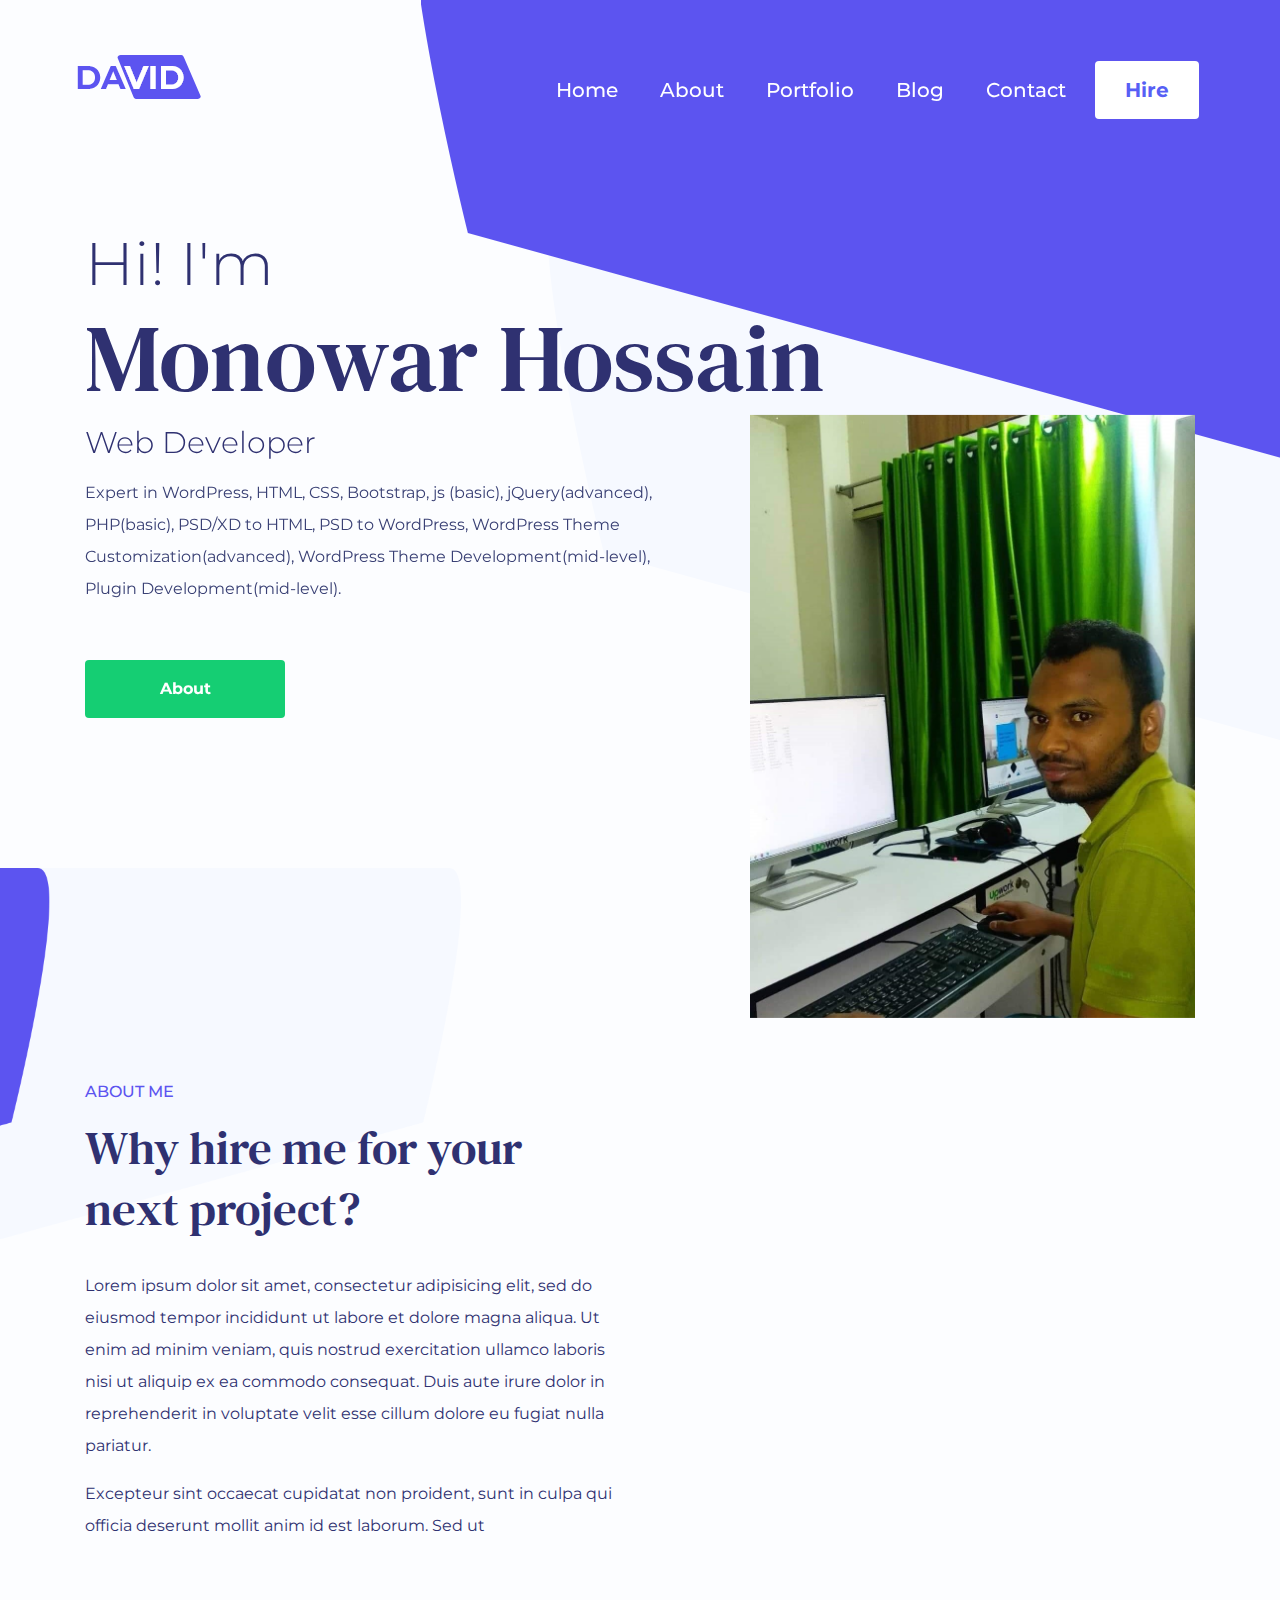
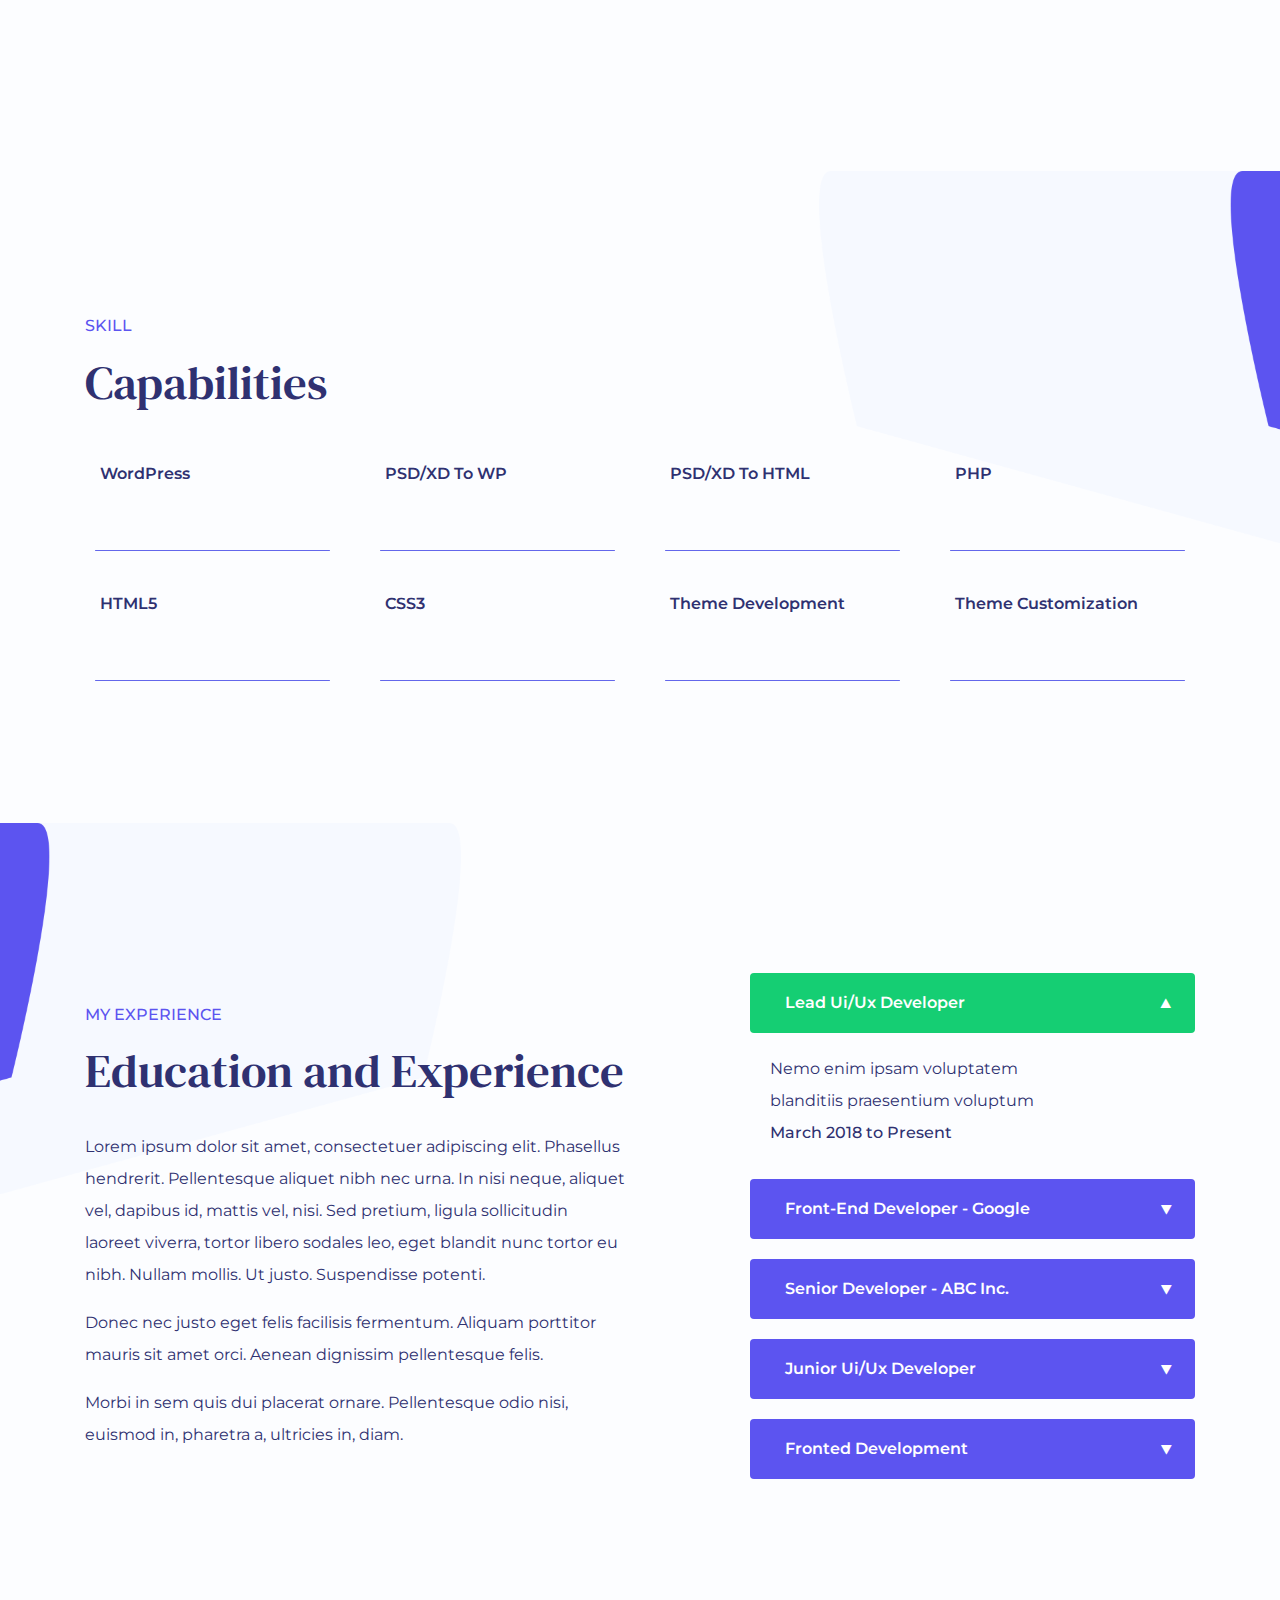
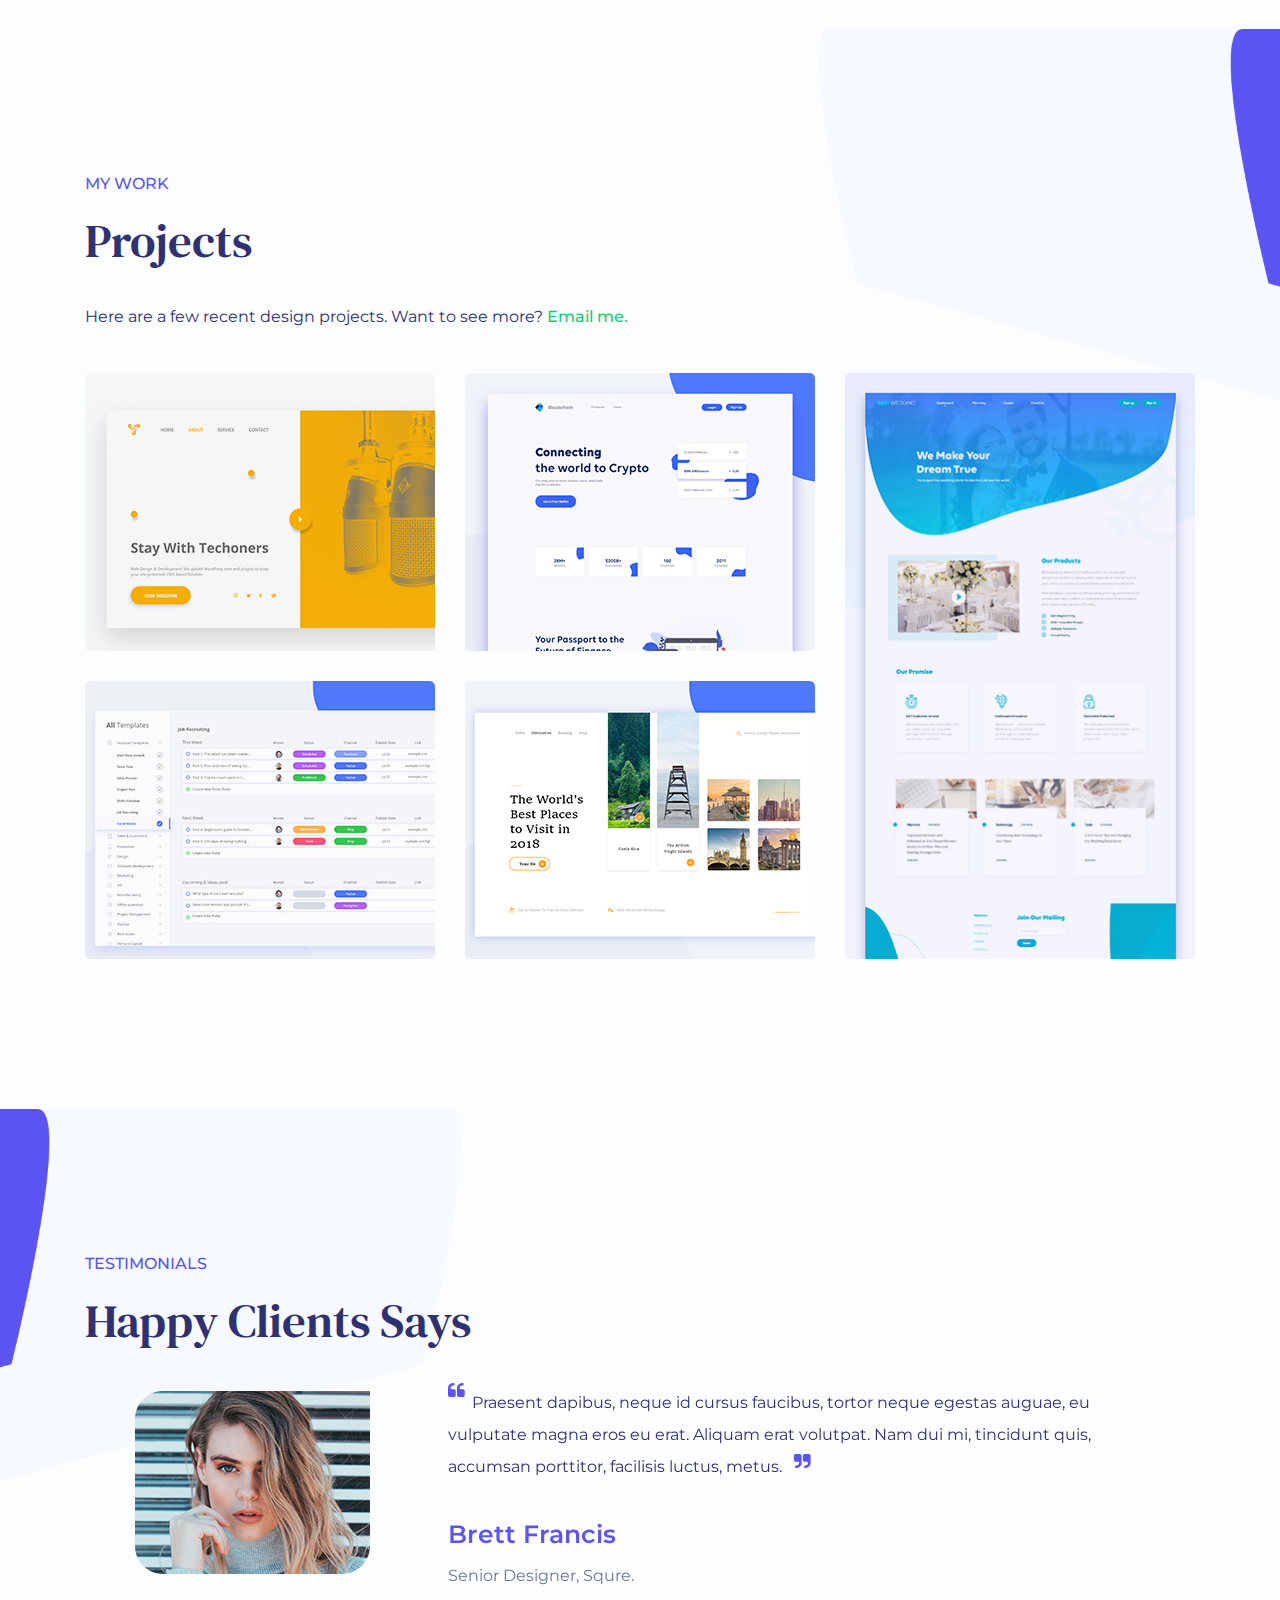
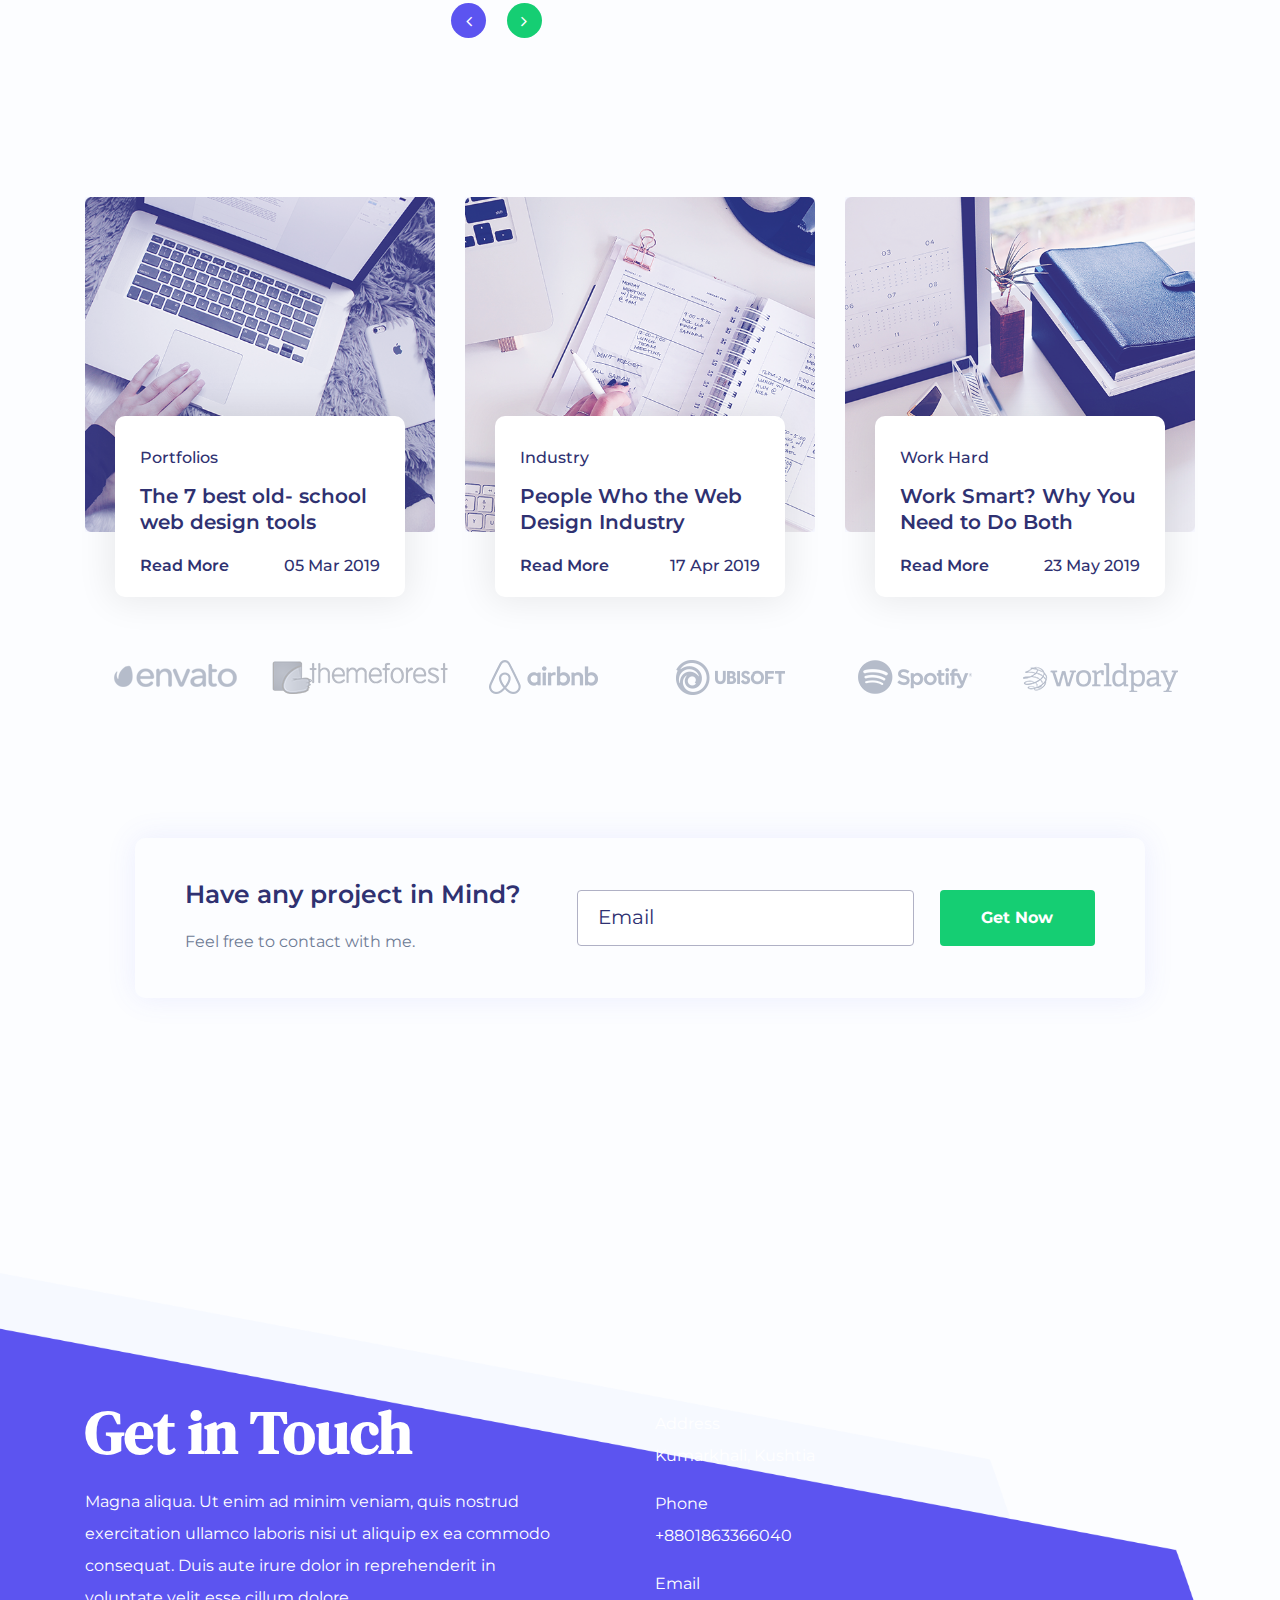
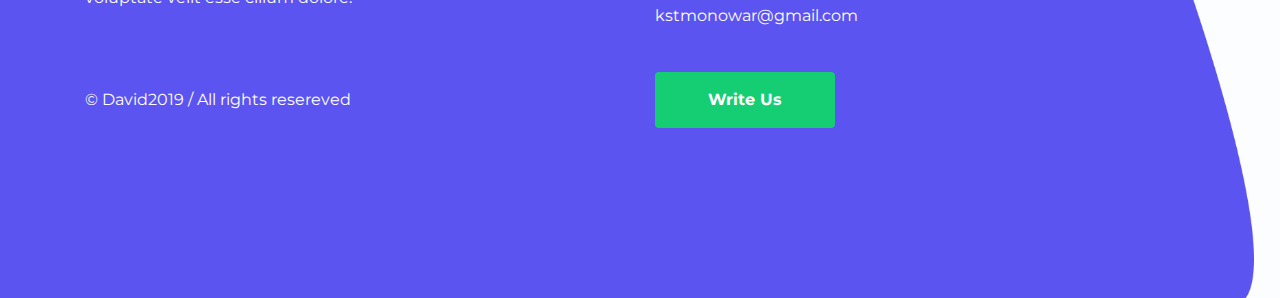
==== commit fc0a1b81: "Update index.html" ====
--- a/index.html
+++ b/index.html
@@ -281,7 +281,7 @@
 								<div class="card">
 									<div class="card-header" id="headingOne">
 										<h2 class="mb-0">
-											<button class="btn btn-link" type="button" data-toggle="collapse" data-target="#collapseOne" aria-expanded="true" aria-controls="collapseOne">Lead Ui/Ux Developer - Techoners <i class="fa fa-play" aria-hidden="true"></i></button>
+											<button class="btn btn-link" type="button" data-toggle="collapse" data-target="#collapseOne" aria-expanded="true" aria-controls="collapseOne">Lead Ui/Ux Developer <i class="fa fa-play" aria-hidden="true"></i></button>
 										</h2>
 									</div>
 									<div id="collapseOne" class="collapse show" aria-labelledby="headingOne" data-parent="#accordionExample">
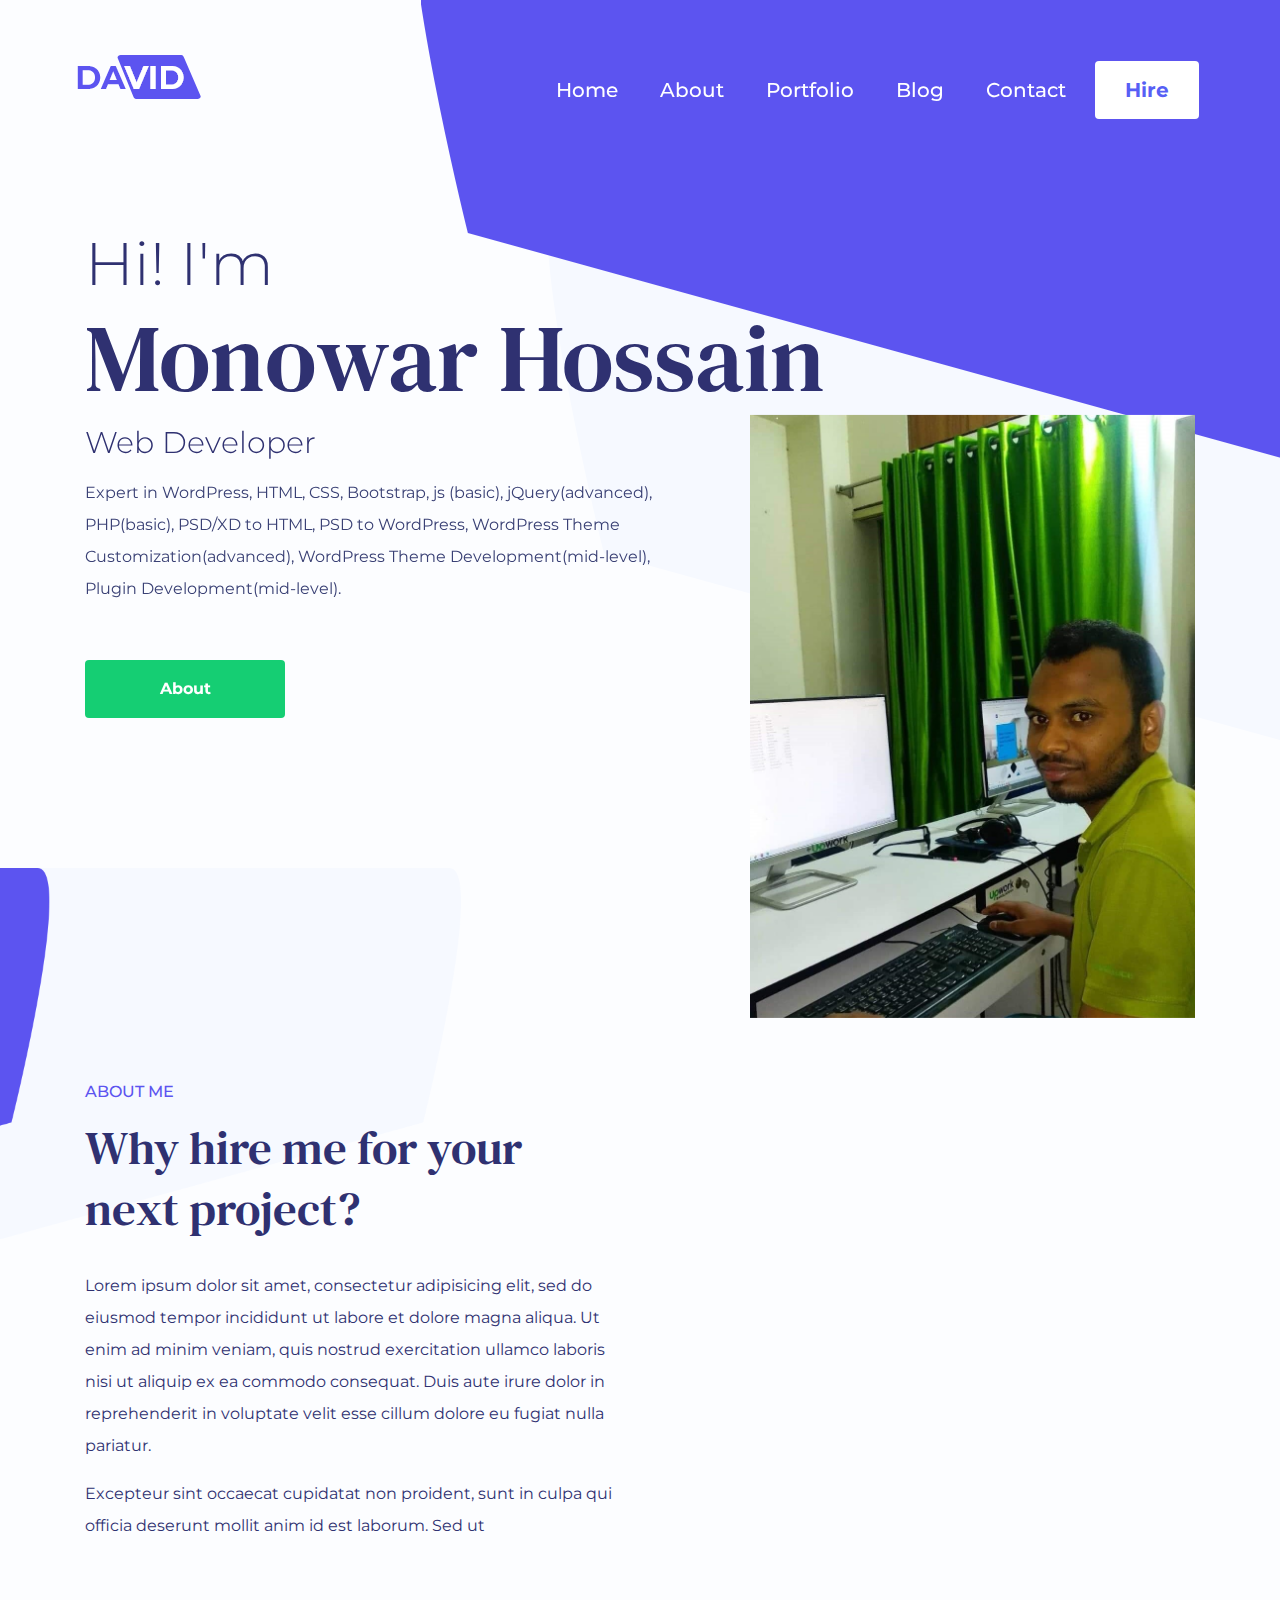
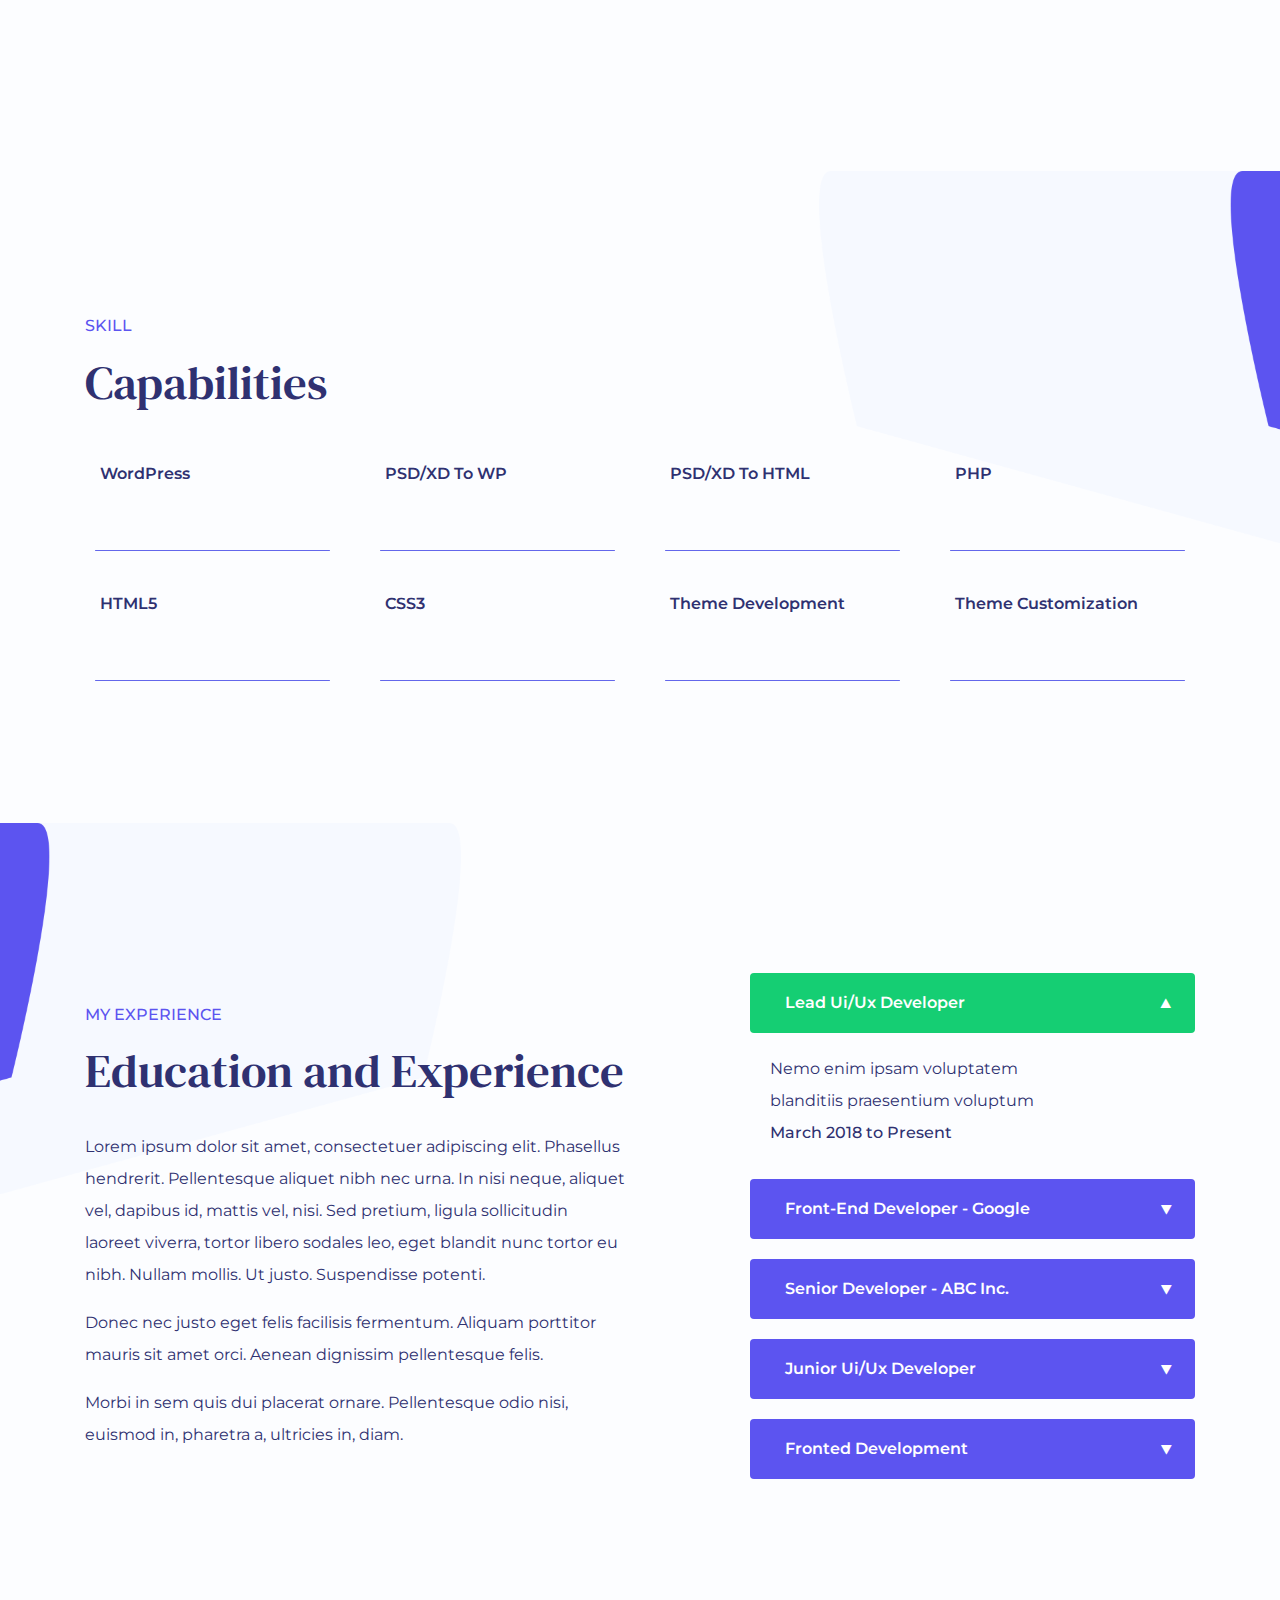
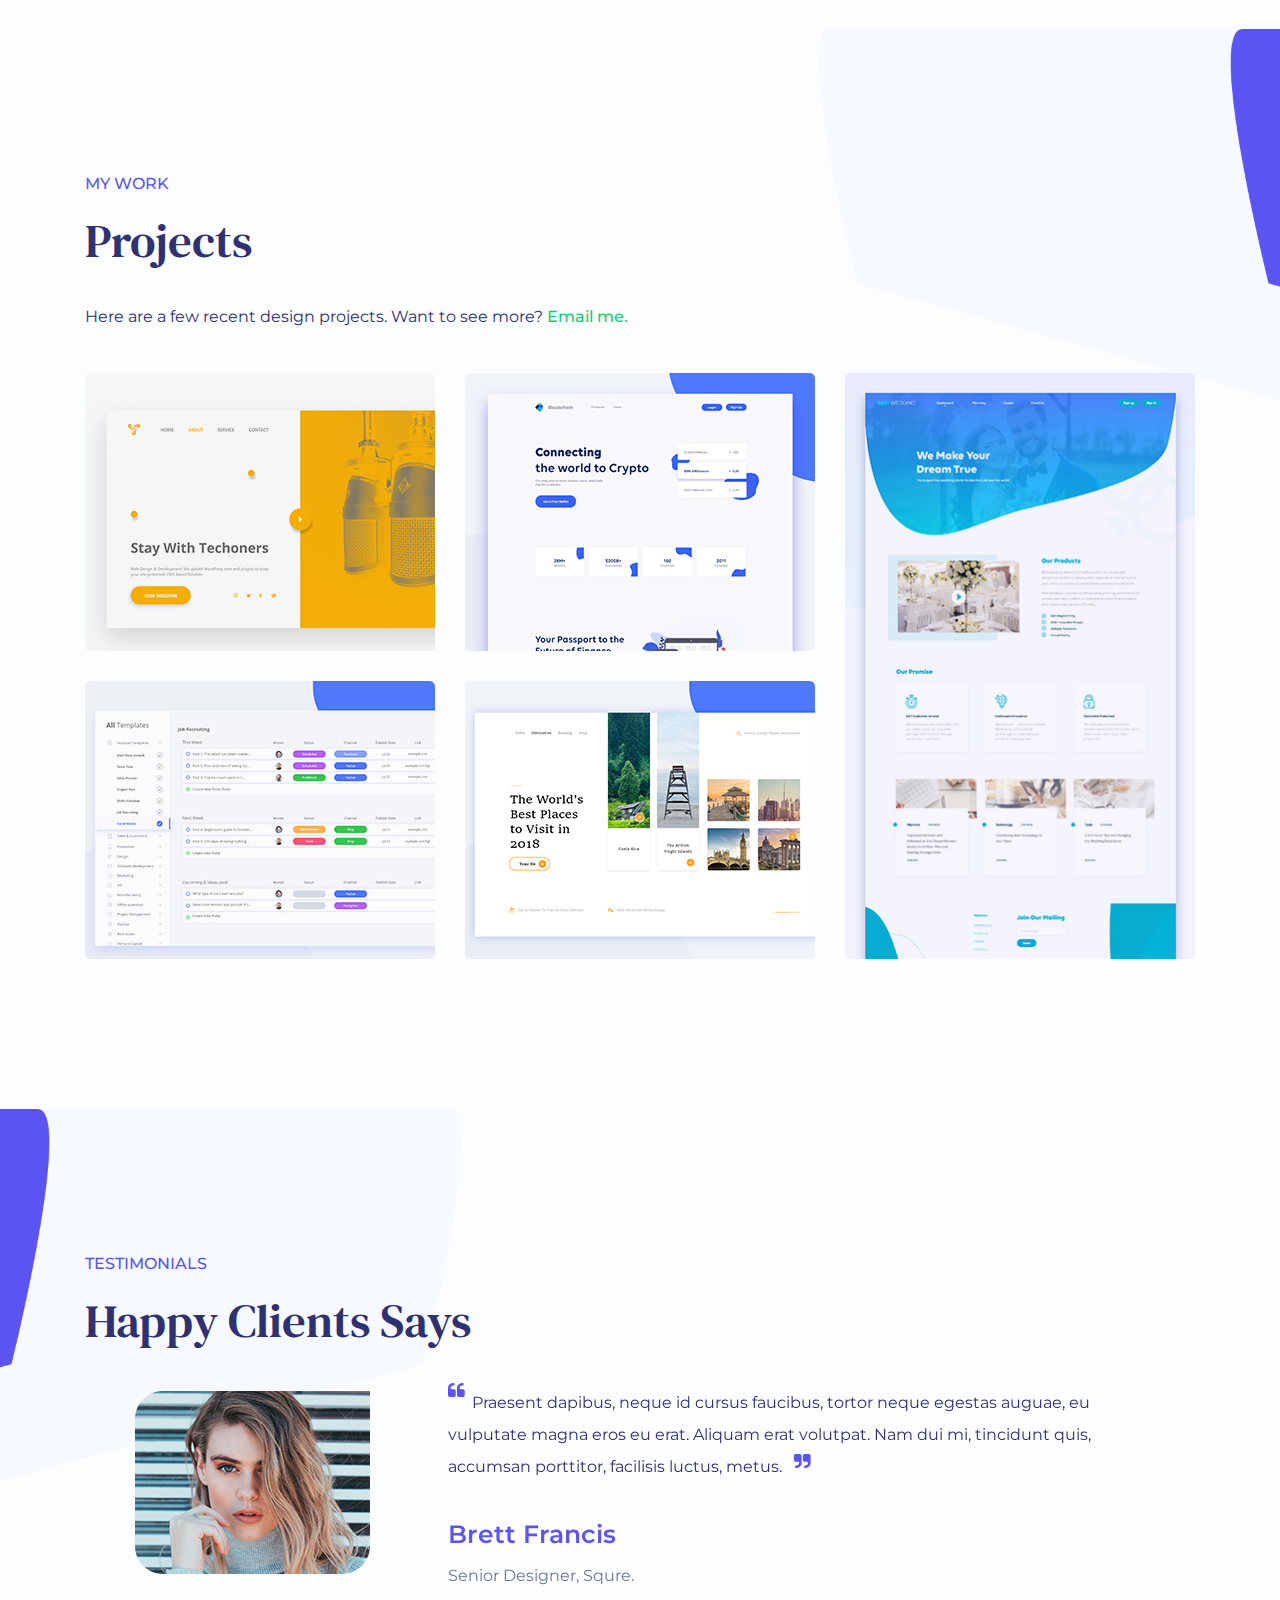
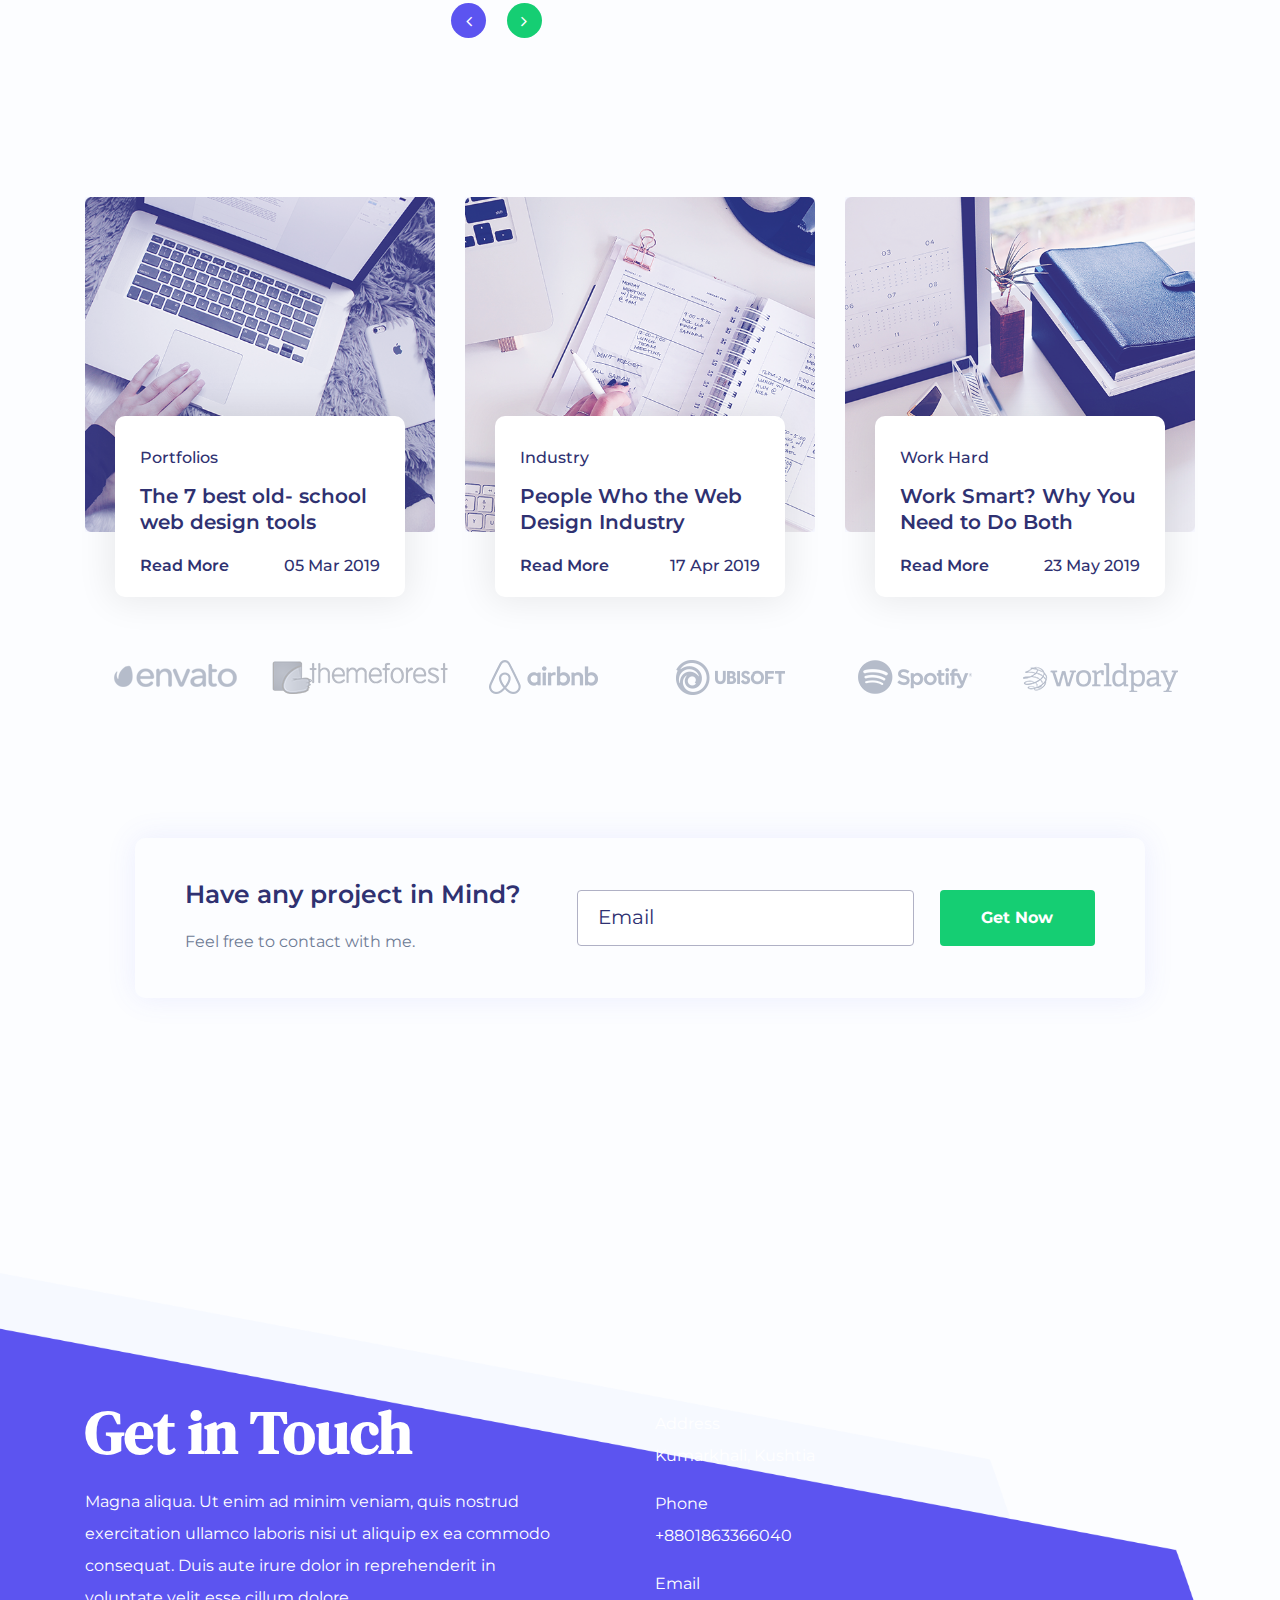
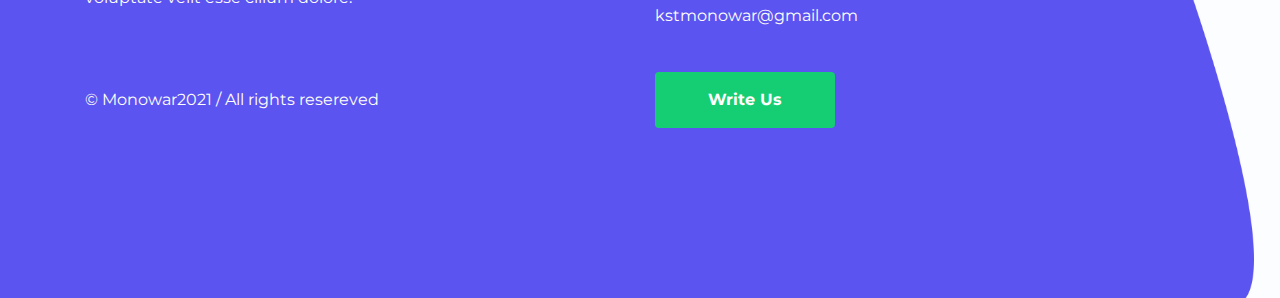
==== commit a5eb23e5: "Update index.html" ====
--- a/index.html
+++ b/index.html
@@ -661,7 +661,7 @@
 							<div class="footer_left_site">
 								<h2 class="footer_title">Get in Touch</h2>
 								<p>Magna aliqua. Ut enim ad minim veniam, quis nostrud exercitation ullamco laboris nisi ut aliquip ex ea commodo consequat. Duis aute irure dolor in reprehenderit in voluptate velit esse cillum dolore.</p>
-								<span>&copy; David2019 / All rights resereved</span>
+								<span>&copy; Monowar2021 / All rights resereved</span>
 
 							</div>
 						</div>
